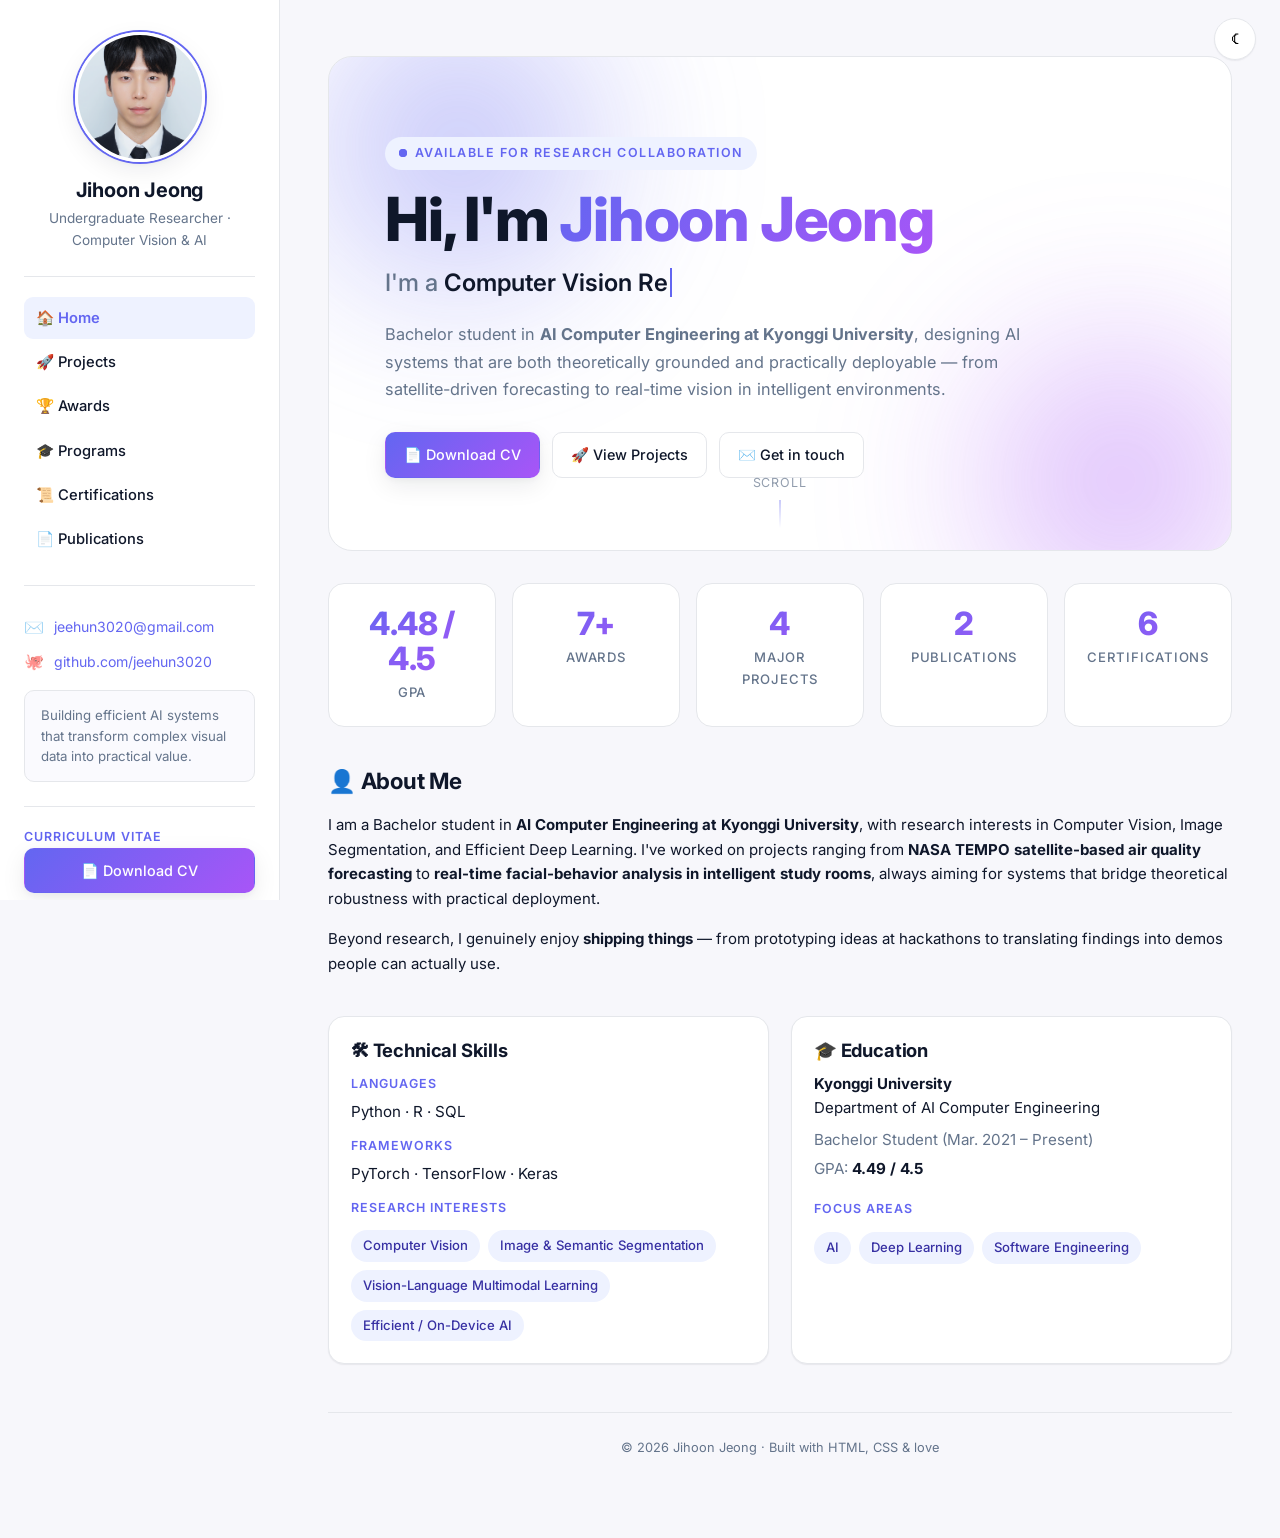
==== index.html @ 06372f9a "Add cache-buster ?v=2 to CSS/JS links Forces browsers to re-fetch styles.css and main.js after the h" ====
<!DOCTYPE html>
<html lang="ko">
<head>
<meta charset="UTF-8" />
<meta name="viewport" content="width=device-width, initial-scale=1" />
<title>Jihoon Jeong — Portfolio</title>
<meta name="description" content="Jihoon Jeong — Undergraduate Researcher in Computer Vision &amp; AI." />
<link rel="icon" href="assets/profile.jpg" type="image/jpeg" />
<link rel="preconnect" href="https://fonts.googleapis.com">
<link rel="preconnect" href="https://fonts.gstatic.com" crossorigin>
<link href="https://fonts.googleapis.com/css2?family=Inter:wght@400;500;600;700;800&display=swap" rel="stylesheet">
<link rel="stylesheet" href="css/styles.css?v=2" />
</head>
<body>

<button class="menu-btn" aria-label="Toggle menu">☰</button>
<button class="theme-toggle" aria-label="Toggle theme">☾</button>

<div class="layout">

  <!-- ============== Sidebar ============== -->
  <aside class="sidebar">
    <div class="sidebar-profile">
      <img class="profile-img" src="assets/profile.jpg" alt="Jihoon Jeong" />
      <h2 class="profile-name">Jihoon Jeong</h2>
      <p class="profile-role">Undergraduate Researcher · Computer Vision &amp; AI</p>
    </div>

    <nav class="sidebar-section">
      <ul class="sidebar-nav">
        <li><a href="index.html">🏠 Home</a></li>
        <li><a href="projects.html">🚀 Projects</a></li>
        <li><a href="awards.html">🏆 Awards</a></li>
        <li><a href="programs.html">🎓 Programs</a></li>
        <li><a href="certifications.html">📜 Certifications</a></li>
        <li><a href="publications.html">📄 Publications</a></li>
      </ul>
    </nav>

    <div class="sidebar-section">
      <div class="contact-item"><span class="icon">✉️</span> <a href="mailto:jeehun3020@gmail.com">jeehun3020@gmail.com</a></div>
      <div class="contact-item"><span class="icon">🐙</span> <a href="https://github.com/jeehun3020" target="_blank" rel="noopener">github.com/jeehun3020</a></div>

      <div class="sidebar-info">
        Building efficient AI systems that transform complex visual data into practical value.
      </div>
    </div>

    <div class="sidebar-section">
      <div class="skill-label" style="margin-top:0;">Curriculum Vitae</div>
      <div class="btn-row">
        <a class="btn btn-primary btn-block" href="assets/Jihoon_Jeong_CV.pdf" download>📄 Download CV</a>
      </div>
    </div>
  </aside>

  <!-- ============== Main ============== -->
  <main class="main">
    <div class="container">

      <!-- Interactive Hero -->
      <section class="hero-xl" data-spotlight>
        <span class="spotlight"></span>
        <div class="hero-eyebrow"><span class="pulse"></span> Available for research collaboration</div>

        <h1 class="hero-name">
          Hi, I'm <span class="grad">Jihoon Jeong</span>
        </h1>

        <p class="hero-roles">
          I'm a
          <span class="typed" data-typewriter='[
            "Computer Vision Researcher.",
            "AI Engineer.",
            "Vision-Language Multimodal Learner.",
            "Efficient On-Device AI Builder.",
            "Lifelong Learner."
          ]'></span>
        </p>

        <p class="hero-bio">
          Bachelor student in <b>AI Computer Engineering at Kyonggi University</b>,
          designing AI systems that are both theoretically grounded and practically
          deployable — from satellite-driven forecasting to real-time vision in
          intelligent environments.
        </p>

        <div class="hero-cta">
          <a class="btn btn-primary" href="assets/Jihoon_Jeong_CV.pdf" download>📄 Download CV</a>
          <a class="btn" href="projects.html">🚀 View Projects</a>
          <a class="btn" href="mailto:jeehun3020@gmail.com">✉️ Get in touch</a>
        </div>

        <div class="scroll-hint">
          <span>Scroll</span>
          <span class="arrow"></span>
        </div>
      </section>

      <!-- Stats / Counters -->
      <section class="stats reveal" style="margin-top:32px;">
        <div class="stat" data-tilt>
          <div class="stat-value"><span data-counter="4.49" data-decimals="2" data-suffix=" / 4.5">0</span></div>
          <div class="stat-label">GPA</div>
        </div>
        <div class="stat" data-tilt>
          <div class="stat-value"><span data-counter="7" data-suffix="+">0</span></div>
          <div class="stat-label">Awards</div>
        </div>
        <div class="stat" data-tilt>
          <div class="stat-value"><span data-counter="4" data-suffix="">0</span></div>
          <div class="stat-label">Major Projects</div>
        </div>
        <div class="stat" data-tilt>
          <div class="stat-value"><span data-counter="2" data-suffix="">0</span></div>
          <div class="stat-label">Publications</div>
        </div>
        <div class="stat" data-tilt>
          <div class="stat-value"><span data-counter="6" data-suffix="">0</span></div>
          <div class="stat-label">Certifications</div>
        </div>
      </section>

      <!-- About -->
      <section class="section reveal">
        <h2>👤 About Me</h2>
        <p>
          I am a Bachelor student in <b>AI Computer Engineering at Kyonggi University</b>,
          with research interests in Computer Vision, Image Segmentation, and Efficient
          Deep Learning. I've worked on projects ranging from <b>NASA TEMPO satellite-based
          air quality forecasting</b> to <b>real-time facial-behavior analysis in
          intelligent study rooms</b>, always aiming for systems that bridge theoretical
          robustness with practical deployment.
        </p>
        <p>
          Beyond research, I genuinely enjoy <b>shipping things</b> — from prototyping ideas
          at hackathons to translating findings into demos people can actually use.
        </p>
      </section>

      <!-- Skills + Education -->
      <section class="section col-2 reveal">
        <div class="card" data-tilt>
          <h3>🛠 Technical Skills</h3>
          <div class="skill-label">Languages</div>
          <ul class="skill-list">
            <li>Python · R · SQL</li>
          </ul>
          <div class="skill-label">Frameworks</div>
          <ul class="skill-list">
            <li>PyTorch · TensorFlow · Keras</li>
          </ul>
          <div class="skill-label">Research Interests</div>
          <div class="tag-row">
            <span class="tag shimmer">Computer Vision</span>
            <span class="tag shimmer">Image &amp; Semantic Segmentation</span>
            <span class="tag shimmer">Vision-Language Multimodal Learning</span>
            <span class="tag shimmer">Efficient / On-Device AI</span>
          </div>
        </div>

        <div class="card" data-tilt>
          <h3>🎓 Education</h3>
          <p style="margin-bottom:6px;"><b>Kyonggi University</b><br/>Department of AI Computer Engineering</p>
          <ul class="skill-list" style="color:var(--text-muted);">
            <li>Bachelor Student (Mar. 2021 – Present)</li>
            <li>GPA: <b style="color:var(--text);">4.49 / 4.5</b></li>
          </ul>
          <div class="skill-label" style="margin-top:18px;">Focus Areas</div>
          <div class="tag-row">
            <span class="tag shimmer">AI</span>
            <span class="tag shimmer">Deep Learning</span>
            <span class="tag shimmer">Software Engineering</span>
          </div>
        </div>
      </section>

      <footer class="footer">© 2026 Jihoon Jeong · Built with HTML, CSS &amp; love</footer>
    </div>
  </main>
</div>

<script src="js/main.js?v=2"></script>
</body>
</html>
---- css/styles.css ----
/* ==============================
   Design Tokens
   ============================== */
:root {
  --accent: #6366f1;
  --accent-2: #a855f7;
  --accent-soft: #eef2ff;
  --bg: #f7f7fb;
  --surface: #ffffff;
  --surface-2: #fafafe;
  --border: #e5e7eb;
  --text: #0f172a;
  --text-muted: #64748b;
  --tag-bg: #eef2ff;
  --tag-text: #3730a3;
  --shadow-sm: 0 1px 2px rgba(15, 23, 42, 0.04), 0 1px 1px rgba(15, 23, 42, 0.03);
  --shadow-md: 0 8px 24px rgba(15, 23, 42, 0.08), 0 2px 6px rgba(15, 23, 42, 0.04);
  --shadow-lg: 0 24px 48px rgba(15, 23, 42, 0.12);
  --radius: 16px;
  --radius-sm: 10px;
  --sidebar-w: 280px;
  --content-max: 1100px;
}

[data-theme="dark"] {
  --accent: #818cf8;
  --accent-2: #c084fc;
  --accent-soft: #1e1b4b;
  --bg: #0b0d12;
  --surface: #131720;
  --surface-2: #181d27;
  --border: #2a3142;
  --text: #e6e9ef;
  --text-muted: #94a3b8;
  --tag-bg: #312e81;
  --tag-text: #c7d2fe;
  --shadow-sm: 0 1px 2px rgba(0, 0, 0, 0.3);
  --shadow-md: 0 8px 24px rgba(0, 0, 0, 0.4), 0 2px 6px rgba(0, 0, 0, 0.2);
  --shadow-lg: 0 24px 48px rgba(0, 0, 0, 0.5);
}

@media (prefers-color-scheme: dark) {
  :root:not([data-theme="light"]) {
    --accent: #818cf8;
    --accent-2: #c084fc;
    --accent-soft: #1e1b4b;
    --bg: #0b0d12;
    --surface: #131720;
    --surface-2: #181d27;
    --border: #2a3142;
    --text: #e6e9ef;
    --text-muted: #94a3b8;
    --tag-bg: #312e81;
    --tag-text: #c7d2fe;
    --shadow-sm: 0 1px 2px rgba(0, 0, 0, 0.3);
    --shadow-md: 0 8px 24px rgba(0, 0, 0, 0.4), 0 2px 6px rgba(0, 0, 0, 0.2);
    --shadow-lg: 0 24px 48px rgba(0, 0, 0, 0.5);
  }
}

/* ==============================
   Reset & Base
   ============================== */
*, *::before, *::after { box-sizing: border-box; }

html { scroll-behavior: smooth; }

body {
  margin: 0;
  font-family: 'Inter', -apple-system, BlinkMacSystemFont, 'Segoe UI', 'Pretendard',
               'Apple SD Gothic Neo', sans-serif;
  font-size: 15px;
  line-height: 1.65;
  color: var(--text);
  background: var(--bg);
  -webkit-font-smoothing: antialiased;
  text-rendering: optimizeLegibility;
}

a { color: var(--accent); text-decoration: none; transition: color 0.15s ease; }
a:hover { color: var(--accent-2); }

h1, h2, h3, h4 {
  margin: 0 0 0.5em;
  font-weight: 700;
  letter-spacing: -0.01em;
  line-height: 1.25;
}
h1 { font-size: 2rem; }
h2 { font-size: 1.5rem; }
h3 { font-size: 1.15rem; }

p { margin: 0 0 1em; }

img { max-width: 100%; height: auto; display: block; }

::selection { background: var(--accent); color: white; }

/* ==============================
   Layout
   ============================== */
.layout {
  display: flex;
  min-height: 100vh;
}

.sidebar {
  position: fixed;
  inset: 0 auto 0 0;
  width: var(--sidebar-w);
  padding: 32px 24px;
  background: var(--surface);
  border-right: 1px solid var(--border);
  overflow-y: auto;
  z-index: 50;
  transition: transform 0.25s ease;
}

.main {
  margin-left: var(--sidebar-w);
  flex: 1;
  padding: 56px 48px 80px;
  width: calc(100% - var(--sidebar-w));
}

.container {
  max-width: var(--content-max);
  margin: 0 auto;
}

/* ==============================
   Sidebar
   ============================== */
.sidebar-profile {
  text-align: center;
  margin-bottom: 24px;
}

.profile-img {
  width: 130px;
  height: 130px;
  border-radius: 50%;
  margin: 0 auto 16px;
  object-fit: cover;
  border: 3px solid var(--surface);
  box-shadow: 0 0 0 2px var(--accent), var(--shadow-md);
}

.profile-name {
  font-size: 1.25rem;
  font-weight: 700;
  margin: 0 0 4px;
}

.profile-role {
  font-size: 0.85rem;
  color: var(--text-muted);
  margin: 0;
}

.sidebar-section {
  margin-top: 24px;
  padding-top: 20px;
  border-top: 1px solid var(--border);
}

.contact-item {
  display: flex;
  align-items: center;
  gap: 10px;
  font-size: 0.88rem;
  margin: 8px 0;
  color: var(--text);
}
.contact-item .icon { font-size: 1rem; opacity: 0.7; }
.contact-item a { word-break: break-all; }

.sidebar-info {
  background: var(--surface-2);
  border: 1px solid var(--border);
  border-radius: var(--radius-sm);
  padding: 14px 16px;
  font-size: 0.83rem;
  color: var(--text-muted);
  line-height: 1.55;
  margin: 16px 0;
}

.sidebar-nav {
  list-style: none;
  padding: 0;
  margin: 0 0 16px;
  display: flex;
  flex-direction: column;
  gap: 2px;
}

.sidebar-nav a {
  display: flex;
  align-items: center;
  gap: 10px;
  padding: 9px 12px;
  border-radius: 9px;
  color: var(--text);
  font-size: 0.92rem;
  font-weight: 500;
  transition: all 0.15s ease;
}
.sidebar-nav a:hover {
  background: var(--surface-2);
  color: var(--accent);
}
.sidebar-nav a.active {
  background: var(--accent-soft);
  color: var(--accent);
  font-weight: 600;
}

.btn {
  display: inline-flex;
  align-items: center;
  justify-content: center;
  gap: 8px;
  padding: 10px 18px;
  border: 1px solid var(--border);
  border-radius: var(--radius-sm);
  background: var(--surface);
  color: var(--text);
  font-family: inherit;
  font-size: 0.9rem;
  font-weight: 500;
  cursor: pointer;
  text-decoration: none;
  transition: all 0.15s ease;
}
.btn:hover {
  border-color: var(--accent);
  color: var(--accent);
  transform: translateY(-1px);
}

.btn-primary {
  background: linear-gradient(135deg, var(--accent), var(--accent-2));
  color: white;
  border-color: transparent;
  box-shadow: var(--shadow-md);
}
.btn-primary:hover {
  color: white;
  filter: brightness(1.05);
  transform: translateY(-1px);
  box-shadow: var(--shadow-lg);
}

.btn-block { width: 100%; }

.btn-row { display: flex; gap: 8px; flex-wrap: wrap; }

/* ==============================
   Hero / Page header
   ============================== */
.page-header {
  margin-bottom: 28px;
}
.page-header h1 {
  font-size: 2.25rem;
  background: linear-gradient(135deg, var(--accent), var(--accent-2));
  -webkit-background-clip: text;
  -webkit-text-fill-color: transparent;
  background-clip: text;
}
.page-header .subtitle {
  color: var(--text-muted);
  font-size: 1.05rem;
}

.hero {
  position: relative;
  padding: 36px 32px;
  border-radius: var(--radius);
  background:
    radial-gradient(120% 100% at 0% 0%, var(--accent-soft), transparent 60%),
    radial-gradient(80% 80% at 100% 100%, color-mix(in srgb, var(--accent-2) 18%, transparent), transparent 60%),
    var(--surface);
  border: 1px solid var(--border);
  margin-bottom: 28px;
  overflow: hidden;
}
.hero::after {
  content: "";
  position: absolute;
  inset: -2px;
  background: linear-gradient(135deg, var(--accent), var(--accent-2));
  opacity: 0.08;
  z-index: 0;
  pointer-events: none;
}
.hero > * { position: relative; z-index: 1; }
.hero .eyebrow {
  display: inline-block;
  font-size: 0.75rem;
  font-weight: 600;
  text-transform: uppercase;
  letter-spacing: 0.08em;
  color: var(--accent);
  margin-bottom: 8px;
}
.hero h2 {
  font-size: 1.6rem;
  margin: 0 0 6px;
}
.hero p { margin: 0; color: var(--text-muted); }

/* ==============================
   Cards
   ============================== */
.card {
  background: var(--surface);
  border: 1px solid var(--border);
  border-radius: var(--radius);
  padding: 22px;
  transition: transform 0.18s ease, box-shadow 0.18s ease, border-color 0.18s ease;
  box-shadow: var(--shadow-sm);
}
.card:hover {
  transform: translateY(-3px);
  box-shadow: var(--shadow-md);
  border-color: color-mix(in srgb, var(--accent) 30%, var(--border));
}

.card h3 {
  margin-top: 0;
  display: flex;
  align-items: center;
  gap: 8px;
}
.card .meta {
  color: var(--text-muted);
  font-size: 0.88rem;
  margin-bottom: 12px;
}
.card .body { color: var(--text); }

.card-grid {
  display: grid;
  grid-template-columns: repeat(auto-fit, minmax(280px, 1fr));
  gap: 18px;
}

.card-clickable {
  cursor: pointer;
  position: relative;
}
.card-clickable::after {
  content: "→";
  position: absolute;
  top: 22px;
  right: 22px;
  color: var(--accent);
  opacity: 0;
  transform: translateX(-4px);
  transition: all 0.2s ease;
  font-weight: 600;
}
.card-clickable:hover::after {
  opacity: 1;
  transform: translateX(0);
}

/* Tag chips */
.tag-row {
  display: flex;
  flex-wrap: wrap;
  gap: 8px;
  margin-top: 12px;
}
.tag {
  padding: 5px 12px;
  border-radius: 999px;
  background: var(--tag-bg);
  color: var(--tag-text);
  font-size: 0.82rem;
  font-weight: 500;
  white-space: nowrap;
}

/* Section divider */
.section { margin: 40px 0; }
.section h2 {
  font-size: 1.4rem;
  margin-bottom: 18px;
  display: flex;
  align-items: center;
  gap: 8px;
}

/* Two-column inside main */
.col-2 {
  display: grid;
  grid-template-columns: repeat(auto-fit, minmax(260px, 1fr));
  gap: 22px;
}

.skill-list {
  margin: 0;
  padding: 0;
  list-style: none;
}
.skill-list li {
  margin: 4px 0;
  font-size: 0.95rem;
}
.skill-label {
  font-weight: 600;
  color: var(--accent);
  display: block;
  margin-top: 12px;
  font-size: 0.78rem;
  text-transform: uppercase;
  letter-spacing: 0.08em;
}

/* ==============================
   Footer
   ============================== */
.footer {
  margin-top: 48px;
  padding-top: 24px;
  border-top: 1px solid var(--border);
  text-align: center;
  font-size: 0.8rem;
  color: var(--text-muted);
}

/* ==============================
   Modal
   ============================== */
.modal-backdrop {
  position: fixed;
  inset: 0;
  background: rgba(15, 23, 42, 0.55);
  backdrop-filter: blur(6px);
  -webkit-backdrop-filter: blur(6px);
  display: none;
  align-items: flex-start;
  justify-content: center;
  z-index: 100;
  padding: 60px 16px;
  overflow-y: auto;
  animation: fadeIn 0.18s ease;
}
.modal-backdrop.open { display: flex; }

.modal {
  background: var(--surface);
  border: 1px solid var(--border);
  border-radius: 20px;
  width: 100%;
  max-width: 880px;
  padding: 36px;
  box-shadow: var(--shadow-lg);
  animation: slideUp 0.22s ease;
  position: relative;
}

.modal-close {
  position: absolute;
  top: 16px;
  right: 16px;
  width: 36px;
  height: 36px;
  border-radius: 50%;
  border: 1px solid var(--border);
  background: var(--surface);
  color: var(--text);
  cursor: pointer;
  font-size: 1.05rem;
  line-height: 1;
  display: flex;
  align-items: center;
  justify-content: center;
  transition: all 0.15s ease;
}
.modal-close:hover {
  border-color: var(--accent);
  color: var(--accent);
  transform: rotate(90deg);
}

.modal h2 {
  margin-top: 0;
  font-size: 1.5rem;
  padding-right: 40px;
}

.modal .gallery {
  display: grid;
  grid-template-columns: repeat(auto-fit, minmax(220px, 1fr));
  gap: 12px;
  margin: 18px 0;
}
.modal .gallery img {
  width: 100%;
  height: 100%;
  object-fit: cover;
  aspect-ratio: 4 / 3;
  border-radius: var(--radius-sm);
  border: 1px solid var(--border);
  cursor: zoom-in;
  transition: transform 0.18s ease;
}
.modal .gallery img:hover { transform: scale(1.02); }

.modal .video-wrap {
  position: relative;
  padding-bottom: 56.25%;
  height: 0;
  border-radius: var(--radius-sm);
  overflow: hidden;
  margin: 18px 0;
  border: 1px solid var(--border);
}
.modal .video-wrap iframe {
  position: absolute;
  inset: 0;
  width: 100%;
  height: 100%;
  border: 0;
}

.modal .meta-line {
  display: flex;
  gap: 16px;
  flex-wrap: wrap;
  color: var(--text-muted);
  font-size: 0.92rem;
  margin-top: 14px;
}

@keyframes fadeIn { from { opacity: 0; } to { opacity: 1; } }
@keyframes slideUp {
  from { opacity: 0; transform: translateY(12px); }
  to   { opacity: 1; transform: translateY(0); }
}

/* Lightbox */
.lightbox {
  position: fixed;
  inset: 0;
  background: rgba(0, 0, 0, 0.92);
  display: none;
  align-items: center;
  justify-content: center;
  z-index: 200;
  padding: 24px;
  cursor: zoom-out;
}
.lightbox.open { display: flex; }
.lightbox img {
  max-width: 96vw;
  max-height: 92vh;
  border-radius: 8px;
  box-shadow: var(--shadow-lg);
}

/* ==============================
   Theme toggle
   ============================== */
.theme-toggle {
  position: fixed;
  top: 18px;
  right: 24px;
  width: 42px;
  height: 42px;
  border-radius: 50%;
  border: 1px solid var(--border);
  background: var(--surface);
  cursor: pointer;
  font-size: 1.05rem;
  display: flex;
  align-items: center;
  justify-content: center;
  transition: all 0.18s ease;
  z-index: 60;
  box-shadow: var(--shadow-sm);
}
.theme-toggle:hover {
  border-color: var(--accent);
  color: var(--accent);
  transform: rotate(15deg);
}

/* Mobile menu button */
.menu-btn {
  display: none;
  position: fixed;
  top: 18px;
  left: 18px;
  width: 42px;
  height: 42px;
  border-radius: 10px;
  border: 1px solid var(--border);
  background: var(--surface);
  cursor: pointer;
  z-index: 60;
  font-size: 1.2rem;
  align-items: center;
  justify-content: center;
}

/* ==============================
   Responsive
   ============================== */
@media (max-width: 960px) {
  :root { --sidebar-w: 260px; }
  .main { padding: 56px 32px 80px; }
}

@media (max-width: 768px) {
  .menu-btn { display: flex; }
  .sidebar {
    transform: translateX(-100%);
    box-shadow: var(--shadow-lg);
  }
  .sidebar.open { transform: translateX(0); }
  .main {
    margin-left: 0;
    width: 100%;
    padding: 72px 20px 60px;
  }
  .hero { padding: 28px 22px; }
  .modal { padding: 28px 22px; }
  .page-header h1 { font-size: 1.75rem; }
}

/* Reveal-on-scroll */
.reveal {
  opacity: 0;
  transform: translateY(16px);
  transition: opacity 0.6s ease, transform 0.6s ease;
}
.reveal.in {
  opacity: 1;
  transform: translateY(0);
}

/* ==============================
   Interactive Hero (Home only)
   ============================== */
.hero-xl {
  position: relative;
  border-radius: 24px;
  padding: 80px 56px 72px;
  min-height: 460px;
  overflow: hidden;
  background: var(--surface);
  border: 1px solid var(--border);
  isolation: isolate;
}

/* Floating gradient orbs */
.hero-xl::before,
.hero-xl::after {
  content: "";
  position: absolute;
  width: 420px;
  height: 420px;
  border-radius: 50%;
  filter: blur(80px);
  opacity: 0.55;
  z-index: -1;
  pointer-events: none;
  animation: orbFloat 12s ease-in-out infinite;
}
.hero-xl::before {
  background: radial-gradient(circle, var(--accent) 0%, transparent 65%);
  top: -120px;
  left: -80px;
}
.hero-xl::after {
  background: radial-gradient(circle, var(--accent-2) 0%, transparent 65%);
  bottom: -140px;
  right: -100px;
  animation-delay: -6s;
}
[data-theme="dark"] .hero-xl::before,
[data-theme="dark"] .hero-xl::after {
  opacity: 0.45;
}

@keyframes orbFloat {
  0%, 100% { transform: translate(0, 0) scale(1); }
  33%      { transform: translate(40px, -30px) scale(1.06); }
  66%      { transform: translate(-30px, 24px) scale(0.96); }
}

/* Mouse-tracking spotlight */
.hero-xl .spotlight {
  position: absolute;
  inset: 0;
  pointer-events: none;
  z-index: -1;
  background: radial-gradient(
    420px circle at var(--mx, 50%) var(--my, 30%),
    color-mix(in srgb, var(--accent) 24%, transparent),
    transparent 60%
  );
  transition: opacity 0.3s ease;
  opacity: 0;
}
.hero-xl:hover .spotlight { opacity: 1; }

.hero-eyebrow {
  display: inline-flex;
  align-items: center;
  gap: 8px;
  font-size: 0.78rem;
  font-weight: 600;
  text-transform: uppercase;
  letter-spacing: 0.12em;
  color: var(--accent);
  margin-bottom: 18px;
  padding: 6px 14px;
  background: var(--accent-soft);
  border-radius: 999px;
}
.hero-eyebrow .pulse {
  width: 8px;
  height: 8px;
  border-radius: 50%;
  background: var(--accent);
  position: relative;
}
.hero-eyebrow .pulse::after {
  content: "";
  position: absolute;
  inset: 0;
  border-radius: 50%;
  background: inherit;
  animation: pulseRing 2s ease-out infinite;
}
@keyframes pulseRing {
  0%   { transform: scale(1); opacity: 0.7; }
  100% { transform: scale(3); opacity: 0; }
}

.hero-name {
  font-size: clamp(2.4rem, 5vw, 3.8rem);
  font-weight: 800;
  margin: 0 0 12px;
  line-height: 1.05;
  letter-spacing: -0.02em;
}
.hero-name .grad {
  background: linear-gradient(135deg, var(--accent), var(--accent-2));
  -webkit-background-clip: text;
  -webkit-text-fill-color: transparent;
  background-clip: text;
}

.hero-roles {
  font-size: clamp(1.15rem, 2vw, 1.5rem);
  color: var(--text-muted);
  margin: 0 0 18px;
  min-height: 1.6em;
  font-weight: 500;
}
.hero-roles .typed {
  color: var(--text);
  font-weight: 600;
  border-right: 2px solid var(--accent);
  padding-right: 2px;
  animation: caret 1s step-end infinite;
}
@keyframes caret {
  50% { border-color: transparent; }
}

.hero-bio {
  max-width: 640px;
  font-size: 1.02rem;
  color: var(--text-muted);
  margin: 0 0 28px;
  line-height: 1.7;
}

.hero-cta {
  display: flex;
  gap: 12px;
  flex-wrap: wrap;
}

.scroll-hint {
  position: absolute;
  bottom: 22px;
  left: 50%;
  transform: translateX(-50%);
  display: flex;
  flex-direction: column;
  align-items: center;
  gap: 6px;
  color: var(--text-muted);
  font-size: 0.78rem;
  letter-spacing: 0.08em;
  text-transform: uppercase;
  opacity: 0.7;
}
.scroll-hint .arrow {
  width: 1px;
  height: 28px;
  background: linear-gradient(to bottom, var(--accent), transparent);
  position: relative;
  animation: scrollDown 1.6s ease-in-out infinite;
}
@keyframes scrollDown {
  0%   { transform: translateY(-6px); opacity: 0; }
  40%  { opacity: 1; }
  100% { transform: translateY(8px); opacity: 0; }
}

/* ==============================
   Stats / counters
   ============================== */
.stats {
  display: grid;
  grid-template-columns: repeat(auto-fit, minmax(160px, 1fr));
  gap: 16px;
  margin-top: 24px;
}
.stat {
  background: var(--surface);
  border: 1px solid var(--border);
  border-radius: var(--radius);
  padding: 22px;
  text-align: center;
  transition: transform 0.18s ease, border-color 0.18s ease;
}
.stat:hover {
  transform: translateY(-2px);
  border-color: color-mix(in srgb, var(--accent) 40%, var(--border));
}
.stat-value {
  font-size: 2rem;
  font-weight: 800;
  background: linear-gradient(135deg, var(--accent), var(--accent-2));
  -webkit-background-clip: text;
  -webkit-text-fill-color: transparent;
  background-clip: text;
  letter-spacing: -0.02em;
  line-height: 1.1;
}
.stat-label {
  font-size: 0.82rem;
  color: var(--text-muted);
  margin-top: 6px;
  font-weight: 500;
  text-transform: uppercase;
  letter-spacing: 0.06em;
}

/* ==============================
   Tilt cards
   ============================== */
.tilt {
  transition: transform 0.18s ease, box-shadow 0.18s ease;
  transform-style: preserve-3d;
  will-change: transform;
}

/* ==============================
   Skill chips with shimmer hover
   ============================== */
.tag.shimmer {
  position: relative;
  overflow: hidden;
  transition: transform 0.18s ease;
}
.tag.shimmer:hover { transform: translateY(-2px); }
.tag.shimmer::after {
  content: "";
  position: absolute;
  inset: 0;
  background: linear-gradient(
    100deg,
    transparent 30%,
    rgba(255, 255, 255, 0.55) 50%,
    transparent 70%
  );
  transform: translateX(-120%);
  transition: transform 0.7s ease;
}
.tag.shimmer:hover::after { transform: translateX(120%); }
[data-theme="dark"] .tag.shimmer::after {
  background: linear-gradient(
    100deg,
    transparent 30%,
    rgba(255, 255, 255, 0.12) 50%,
    transparent 70%
  );
}

@media (max-width: 768px) {
  .hero-xl { padding: 56px 28px 56px; min-height: 380px; }
  .scroll-hint { display: none; }
}
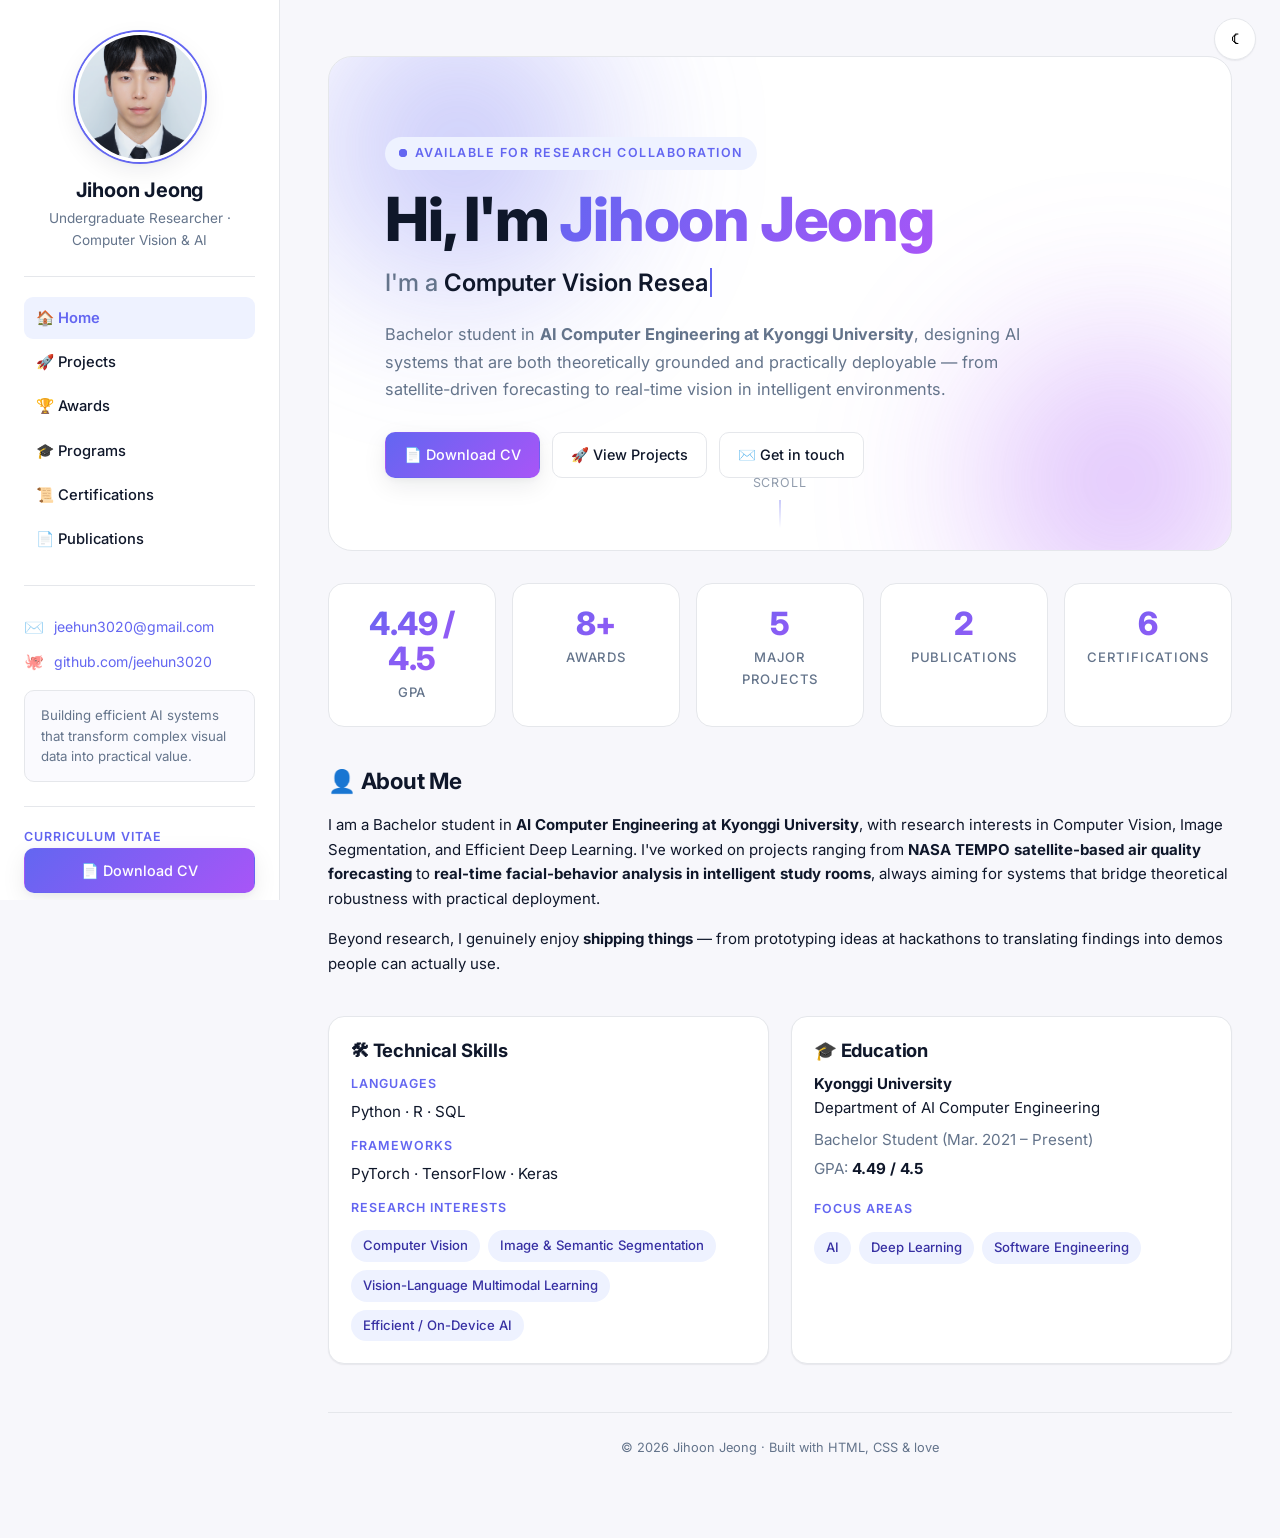
==== commit a0f4f3a9: "Add TrendDo project to portfolio - New card on Projects page with KHUTHON 2026 award badge - Detaile" ====
--- a/index.html
+++ b/index.html
@@ -104,11 +104,11 @@
           <div class="stat-label">GPA</div>
         </div>
         <div class="stat" data-tilt>
-          <div class="stat-value"><span data-counter="7" data-suffix="+">0</span></div>
+          <div class="stat-value"><span data-counter="8" data-suffix="+">0</span></div>
           <div class="stat-label">Awards</div>
         </div>
         <div class="stat" data-tilt>
-          <div class="stat-value"><span data-counter="4" data-suffix="">0</span></div>
+          <div class="stat-value"><span data-counter="5" data-suffix="">0</span></div>
           <div class="stat-label">Major Projects</div>
         </div>
         <div class="stat" data-tilt>
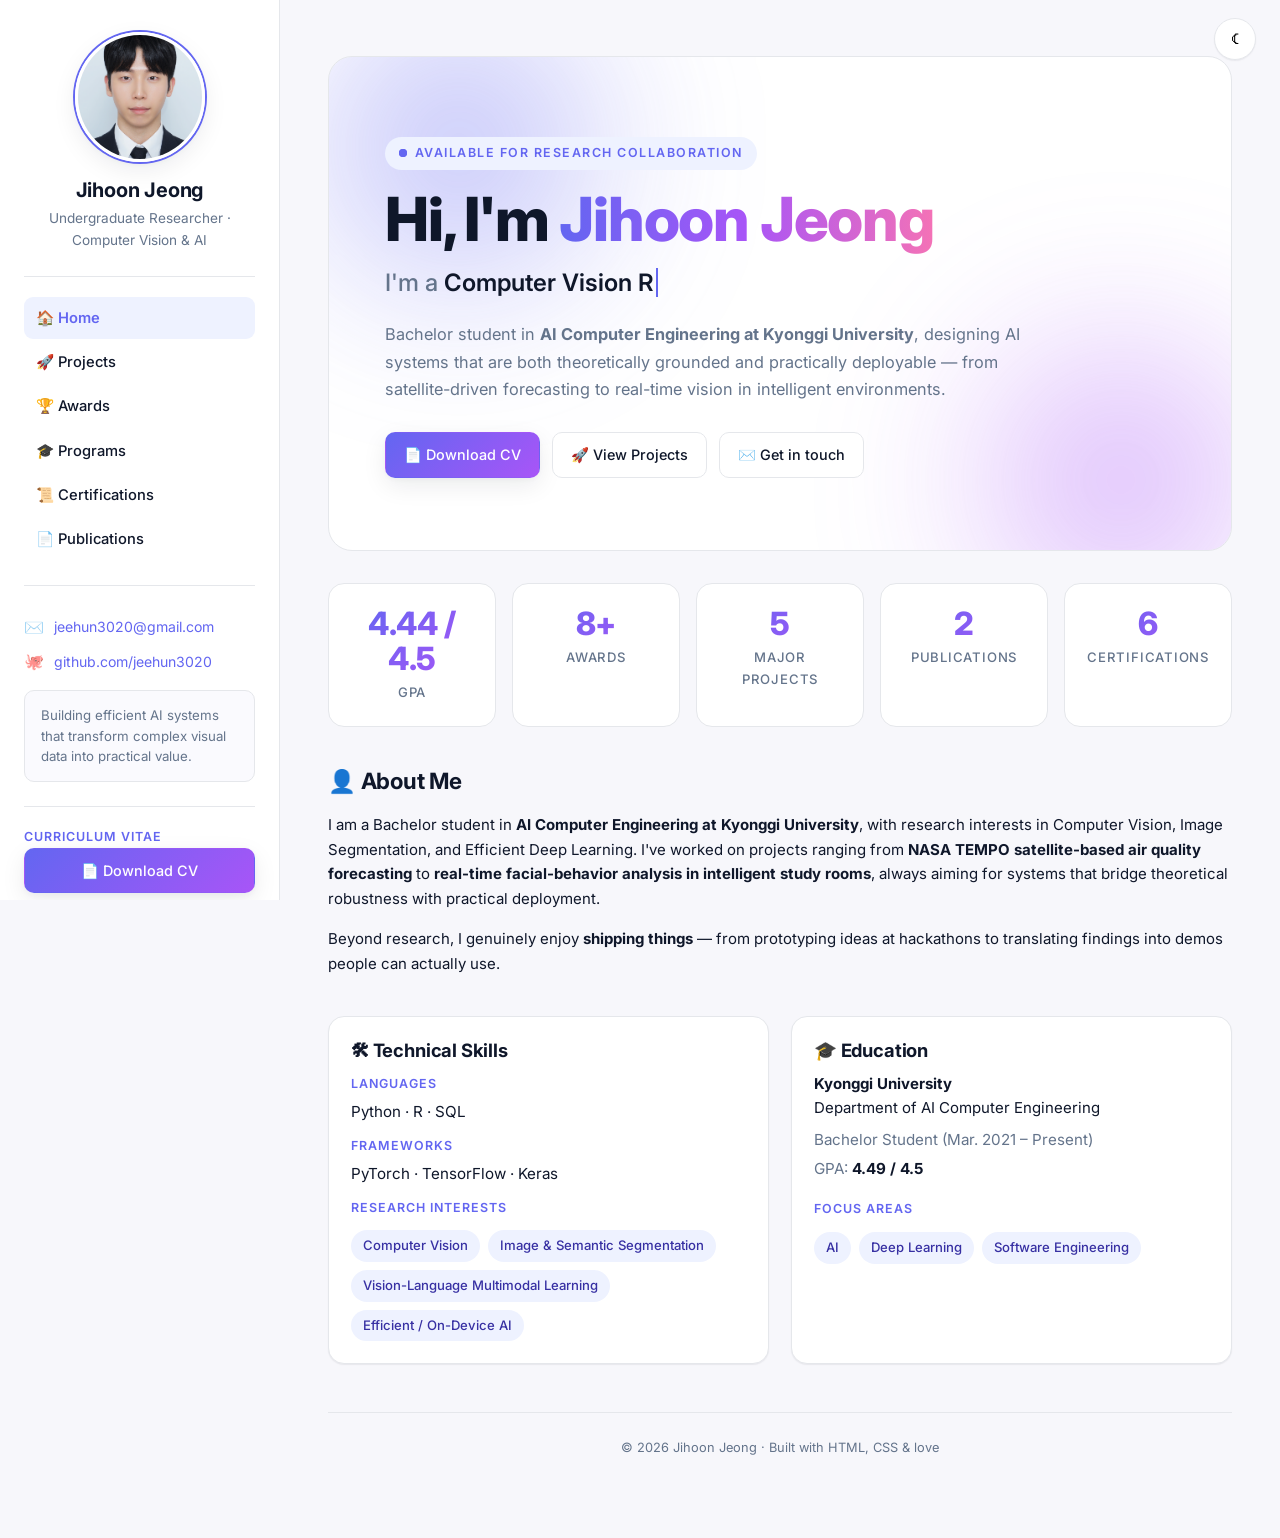
==== commit 4d4db926: "Boost interactivity site-wide + remove SCROLL hint + scholarship cleanup Interactivity: - Add scroll" ====
--- a/index.html
+++ b/index.html
@@ -9,7 +9,7 @@
 <link rel="preconnect" href="https://fonts.googleapis.com">
 <link rel="preconnect" href="https://fonts.gstatic.com" crossorigin>
 <link href="https://fonts.googleapis.com/css2?family=Inter:wght@400;500;600;700;800&display=swap" rel="stylesheet">
-<link rel="stylesheet" href="css/styles.css?v=2" />
+<link rel="stylesheet" href="css/styles.css?v=3" />
 </head>
 <body>
 
@@ -86,36 +86,31 @@
         </p>
 
         <div class="hero-cta">
-          <a class="btn btn-primary" href="assets/Jihoon_Jeong_CV.pdf" download>📄 Download CV</a>
-          <a class="btn" href="projects.html">🚀 View Projects</a>
-          <a class="btn" href="mailto:jeehun3020@gmail.com">✉️ Get in touch</a>
-        </div>
-
-        <div class="scroll-hint">
-          <span>Scroll</span>
-          <span class="arrow"></span>
+          <a class="btn btn-primary" href="assets/Jihoon_Jeong_CV.pdf" data-magnetic download>📄 Download CV</a>
+          <a class="btn" href="projects.html" data-magnetic>🚀 View Projects</a>
+          <a class="btn" href="mailto:jeehun3020@gmail.com" data-magnetic>✉️ Get in touch</a>
         </div>
       </section>
 
       <!-- Stats / Counters -->
-      <section class="stats reveal" style="margin-top:32px;">
-        <div class="stat" data-tilt>
+      <section class="stats" style="margin-top:32px;">
+        <div class="stat reveal" data-tilt>
           <div class="stat-value"><span data-counter="4.49" data-decimals="2" data-suffix=" / 4.5">0</span></div>
           <div class="stat-label">GPA</div>
         </div>
-        <div class="stat" data-tilt>
+        <div class="stat reveal" data-tilt>
           <div class="stat-value"><span data-counter="8" data-suffix="+">0</span></div>
           <div class="stat-label">Awards</div>
         </div>
-        <div class="stat" data-tilt>
+        <div class="stat reveal" data-tilt>
           <div class="stat-value"><span data-counter="5" data-suffix="">0</span></div>
           <div class="stat-label">Major Projects</div>
         </div>
-        <div class="stat" data-tilt>
+        <div class="stat reveal" data-tilt>
           <div class="stat-value"><span data-counter="2" data-suffix="">0</span></div>
           <div class="stat-label">Publications</div>
         </div>
-        <div class="stat" data-tilt>
+        <div class="stat reveal" data-tilt>
           <div class="stat-value"><span data-counter="6" data-suffix="">0</span></div>
           <div class="stat-label">Certifications</div>
         </div>
@@ -180,6 +175,6 @@
   </main>
 </div>
 
-<script src="js/main.js?v=2"></script>
+<script src="js/main.js?v=3"></script>
 </body>
 </html>
--- a/css/styles.css
+++ b/css/styles.css
@@ -903,3 +903,130 @@
   .hero-xl { padding: 56px 28px 56px; min-height: 380px; }
   .scroll-hint { display: none; }
 }
+
+/* ==============================
+   Scroll progress bar (all pages)
+   ============================== */
+.scroll-progress {
+  position: fixed;
+  top: 0; left: 0;
+  height: 3px;
+  width: 0;
+  background: linear-gradient(90deg, var(--accent), var(--accent-2));
+  z-index: 200;
+  pointer-events: none;
+  transition: width 0.08s linear;
+  box-shadow: 0 0 12px rgba(99, 102, 241, 0.55);
+  border-bottom-right-radius: 2px;
+}
+
+/* ==============================
+   Hero name — flowing gradient
+   ============================== */
+.hero-name .grad {
+  background: linear-gradient(
+    90deg,
+    var(--accent) 0%,
+    var(--accent-2) 25%,
+    #f472b6 50%,
+    var(--accent-2) 75%,
+    var(--accent) 100%
+  );
+  background-size: 200% auto;
+  -webkit-background-clip: text;
+  background-clip: text;
+  -webkit-text-fill-color: transparent;
+  animation: nameGradient 6s linear infinite;
+}
+@keyframes nameGradient {
+  0%   { background-position: 0% 50%; }
+  100% { background-position: 200% 50%; }
+}
+
+/* ==============================
+   Magnetic buttons
+   ============================== */
+[data-magnetic] {
+  transition: transform 0.18s cubic-bezier(0.2, 0.7, 0.2, 1.2),
+              box-shadow 0.18s ease,
+              border-color 0.18s ease,
+              color 0.18s ease;
+  will-change: transform;
+}
+
+/* ==============================
+   Sidebar profile pulse aura
+   ============================== */
+.profile-img {
+  animation: avatarPulse 3.4s ease-in-out infinite;
+}
+@keyframes avatarPulse {
+  0%, 100% {
+    box-shadow:
+      0 0 0 2px var(--accent),
+      0 0 0 0 rgba(99, 102, 241, 0.55),
+      var(--shadow-md);
+  }
+  50% {
+    box-shadow:
+      0 0 0 2px var(--accent),
+      0 0 0 14px rgba(99, 102, 241, 0),
+      var(--shadow-md);
+  }
+}
+[data-theme="dark"] .profile-img,
+@media (prefers-color-scheme: dark) {
+  .profile-img {
+    animation-name: avatarPulseDark;
+  }
+}
+@keyframes avatarPulseDark {
+  0%, 100% {
+    box-shadow:
+      0 0 0 2px var(--accent),
+      0 0 0 0 rgba(168, 85, 247, 0.55),
+      var(--shadow-md);
+  }
+  50% {
+    box-shadow:
+      0 0 0 2px var(--accent),
+      0 0 0 14px rgba(168, 85, 247, 0),
+      var(--shadow-md);
+  }
+}
+
+/* ==============================
+   Stagger reveal delays
+   (applied via inline style by JS;
+    these are baseline only)
+   ============================== */
+.reveal[data-delay="1"] { transition-delay: 60ms; }
+.reveal[data-delay="2"] { transition-delay: 120ms; }
+.reveal[data-delay="3"] { transition-delay: 180ms; }
+.reveal[data-delay="4"] { transition-delay: 240ms; }
+.reveal[data-delay="5"] { transition-delay: 300ms; }
+.reveal[data-delay="6"] { transition-delay: 360ms; }
+
+/* ==============================
+   Card glow on hover (subtle enhancement)
+   ============================== */
+.card:hover {
+  box-shadow:
+    0 12px 28px rgba(99, 102, 241, 0.14),
+    0 4px 8px rgba(99, 102, 241, 0.08),
+    0 0 0 1px color-mix(in srgb, var(--accent) 32%, transparent);
+}
+
+/* Respect reduced-motion users */
+@media (prefers-reduced-motion: reduce) {
+  .hero-name .grad,
+  .profile-img,
+  .hero-xl::before,
+  .hero-xl::after,
+  .hero-eyebrow .pulse::after,
+  .scroll-progress {
+    animation: none !important;
+    transition: none !important;
+  }
+  [data-magnetic] { transform: none !important; }
+}
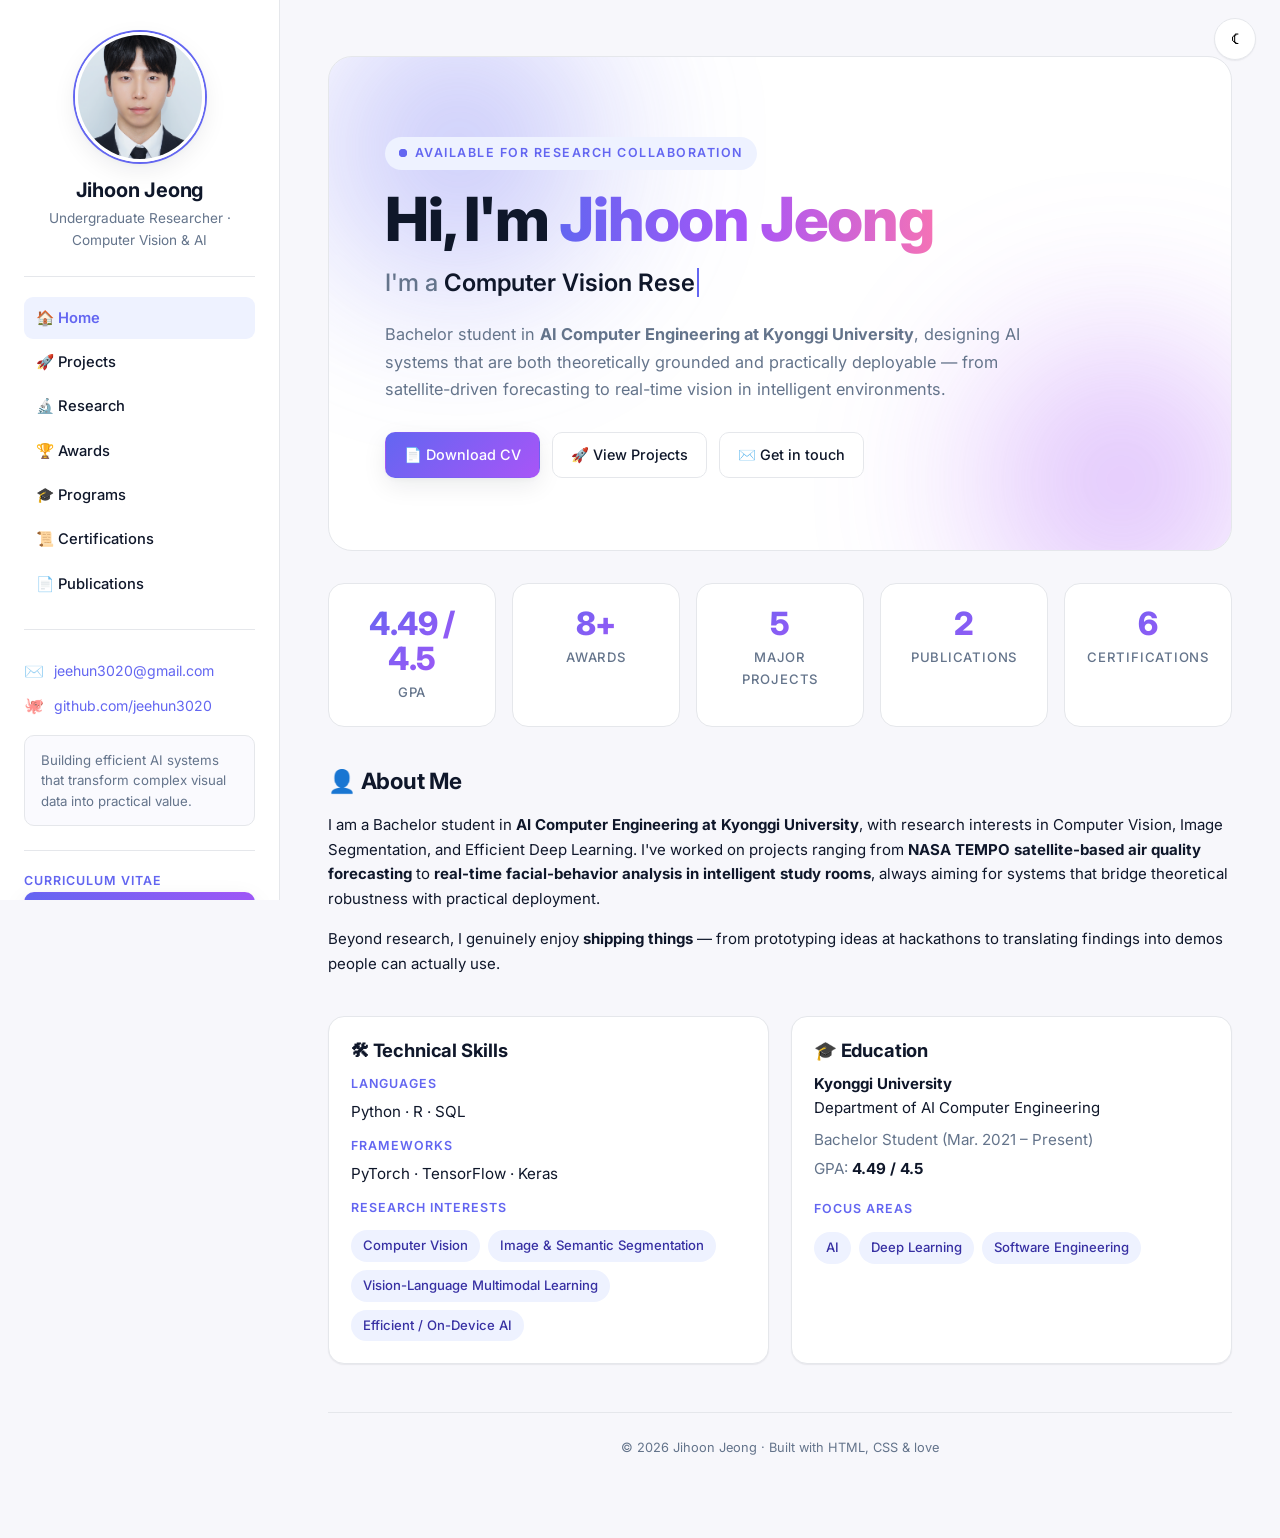
==== commit bfaa48e5: "Add Research page — experiential, no unpublished details New page (research.html) showcasing the *di" ====
--- a/index.html
+++ b/index.html
@@ -30,6 +30,7 @@
       <ul class="sidebar-nav">
         <li><a href="index.html">🏠 Home</a></li>
         <li><a href="projects.html">🚀 Projects</a></li>
+        <li><a href="research.html">🔬 Research</a></li>
         <li><a href="awards.html">🏆 Awards</a></li>
         <li><a href="programs.html">🎓 Programs</a></li>
         <li><a href="certifications.html">📜 Certifications</a></li>
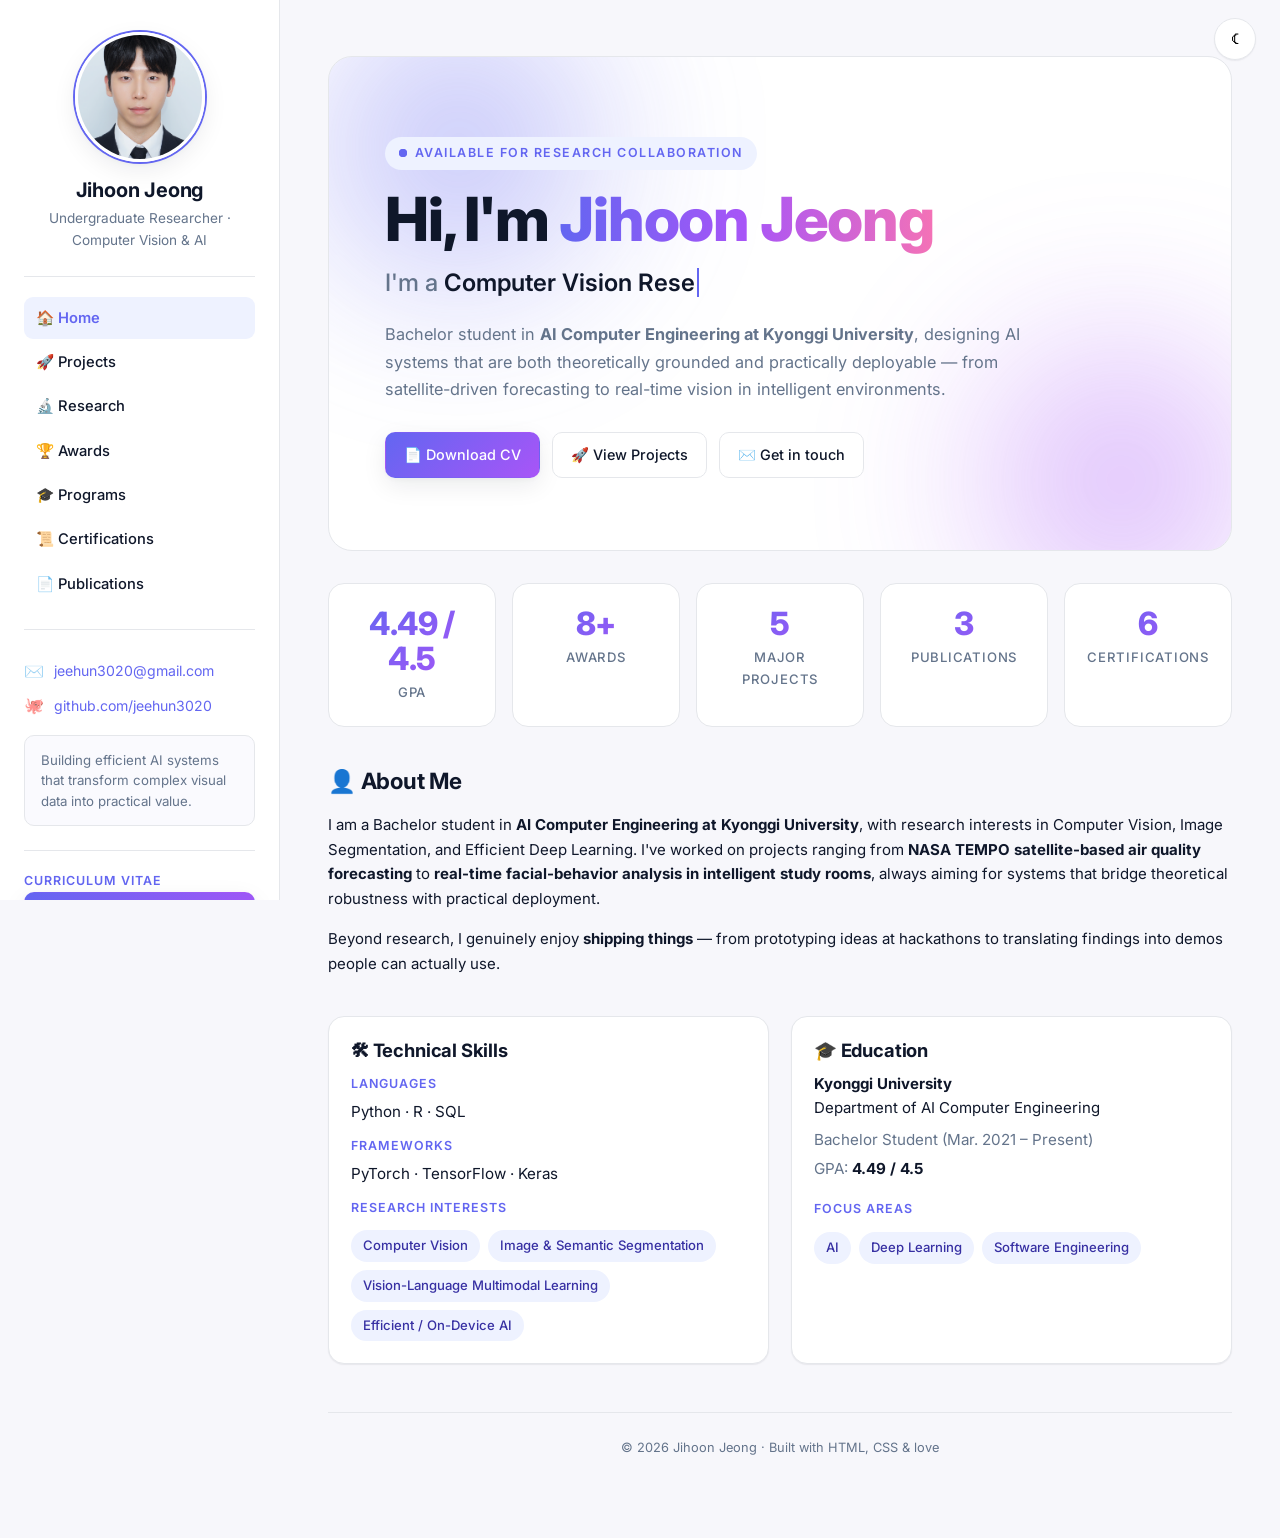
==== commit 51c69376: "Add 2026 multimodal AI publication" ====
--- a/index.html
+++ b/index.html
@@ -108,7 +108,7 @@
           <div class="stat-label">Major Projects</div>
         </div>
         <div class="stat reveal" data-tilt>
-          <div class="stat-value"><span data-counter="2" data-suffix="">0</span></div>
+          <div class="stat-value"><span data-counter="3" data-suffix="">0</span></div>
           <div class="stat-label">Publications</div>
         </div>
         <div class="stat reveal" data-tilt>
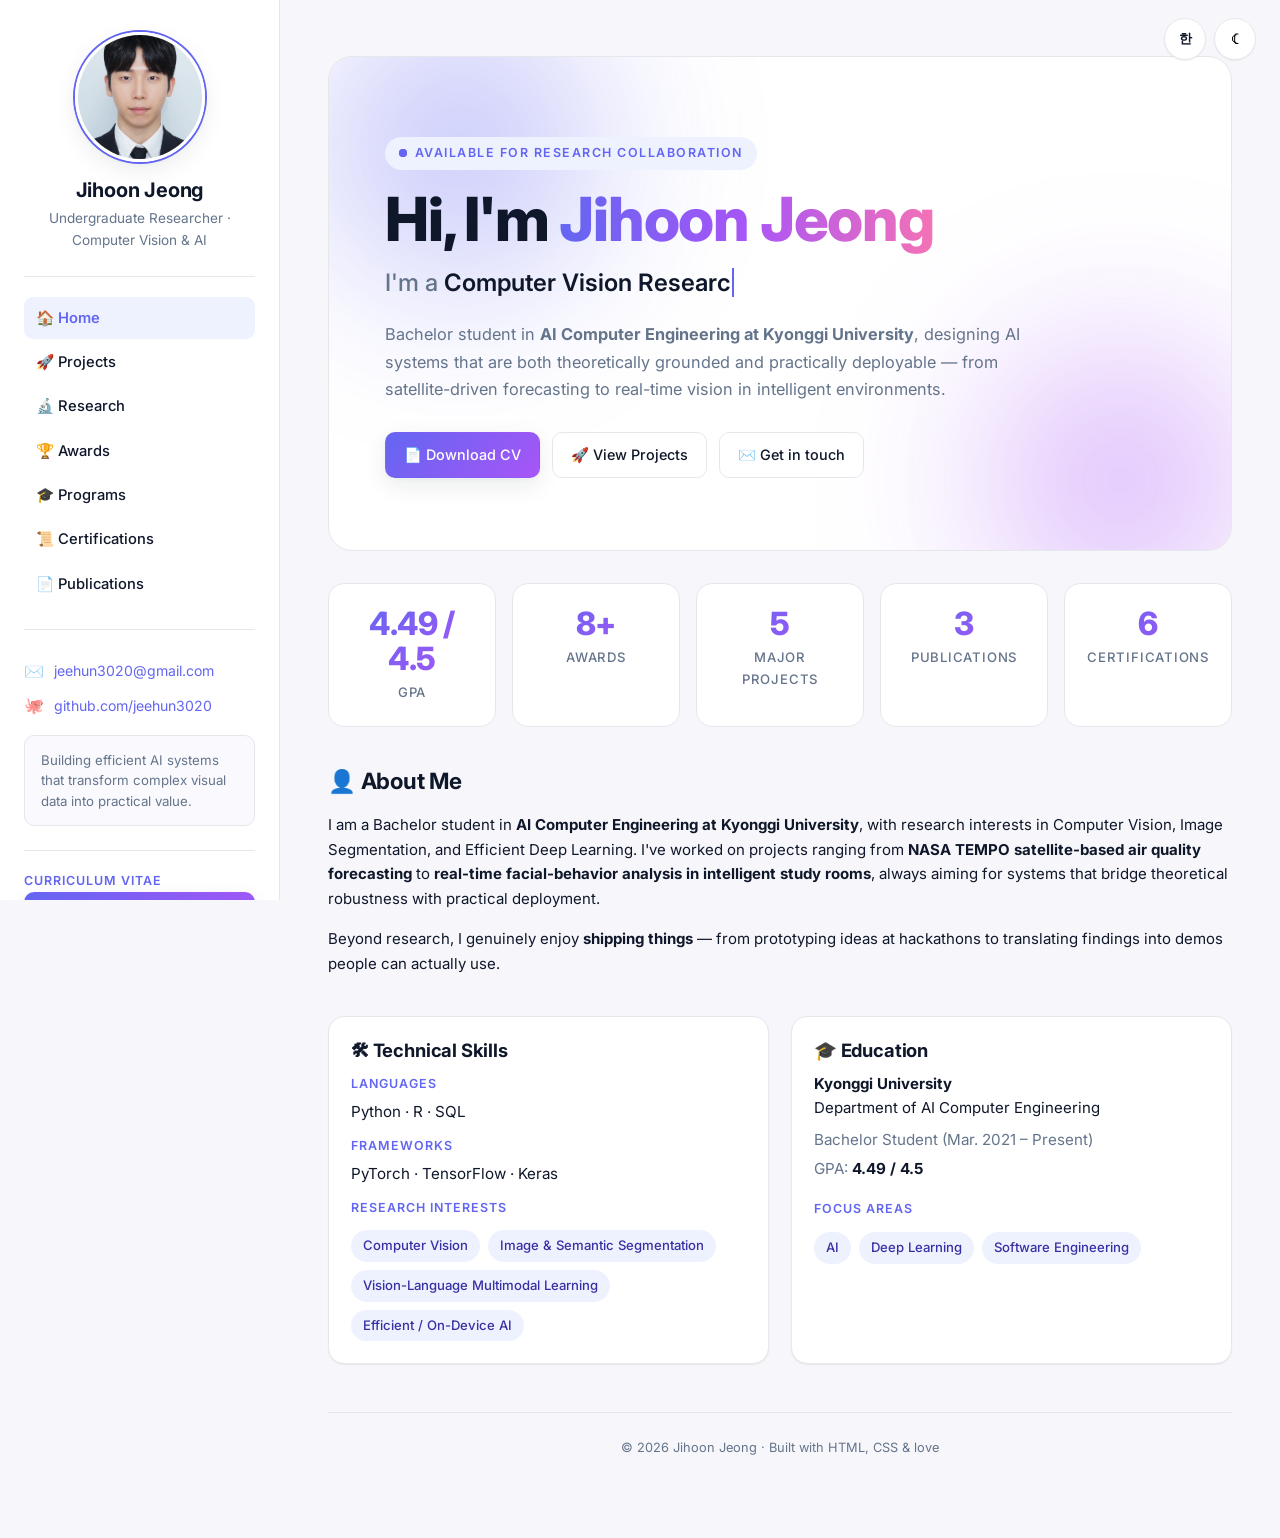
==== commit 2e815552: "Add Korean / English language toggle English lives inline in the HTML, Korean in a data-ko attribute" ====
--- a/index.html
+++ b/index.html
@@ -3,7 +3,7 @@
 <head>
 <meta charset="UTF-8" />
 <meta name="viewport" content="width=device-width, initial-scale=1" />
-<title>Jihoon Jeong — Portfolio</title>
+<title data-ko="정지훈 — 포트폴리오">Jihoon Jeong — Portfolio</title>
 <meta name="description" content="Jihoon Jeong — Undergraduate Researcher in Computer Vision &amp; AI." />
 <link rel="icon" href="assets/profile.jpg" type="image/jpeg" />
 <link rel="preconnect" href="https://fonts.googleapis.com">
@@ -15,6 +15,7 @@
 
 <button class="menu-btn" aria-label="Toggle menu">☰</button>
 <button class="theme-toggle" aria-label="Toggle theme">☾</button>
+<button class="lang-toggle" aria-label="Switch language">한</button>
 
 <div class="layout">
 
@@ -22,19 +23,19 @@
   <aside class="sidebar">
     <div class="sidebar-profile">
       <img class="profile-img" src="assets/profile.jpg" alt="Jihoon Jeong" />
-      <h2 class="profile-name">Jihoon Jeong</h2>
-      <p class="profile-role">Undergraduate Researcher · Computer Vision &amp; AI</p>
+      <h2 class="profile-name" data-ko="정지훈">Jihoon Jeong</h2>
+      <p class="profile-role" data-ko="학부 연구생 · 컴퓨터 비전 &amp; AI">Undergraduate Researcher · Computer Vision &amp; AI</p>
     </div>
 
     <nav class="sidebar-section">
       <ul class="sidebar-nav">
-        <li><a href="index.html">🏠 Home</a></li>
-        <li><a href="projects.html">🚀 Projects</a></li>
-        <li><a href="research.html">🔬 Research</a></li>
-        <li><a href="awards.html">🏆 Awards</a></li>
-        <li><a href="programs.html">🎓 Programs</a></li>
-        <li><a href="certifications.html">📜 Certifications</a></li>
-        <li><a href="publications.html">📄 Publications</a></li>
+        <li><a href="index.html" data-ko="🏠 홈">🏠 Home</a></li>
+        <li><a href="projects.html" data-ko="🚀 프로젝트">🚀 Projects</a></li>
+        <li><a href="research.html" data-ko="🔬 연구">🔬 Research</a></li>
+        <li><a href="awards.html" data-ko="🏆 수상">🏆 Awards</a></li>
+        <li><a href="programs.html" data-ko="🎓 프로그램">🎓 Programs</a></li>
+        <li><a href="certifications.html" data-ko="📜 자격증">📜 Certifications</a></li>
+        <li><a href="publications.html" data-ko="📄 논문">📄 Publications</a></li>
       </ul>
     </nav>
 
@@ -42,15 +43,15 @@
       <div class="contact-item"><span class="icon">✉️</span> <a href="mailto:jeehun3020@gmail.com">jeehun3020@gmail.com</a></div>
       <div class="contact-item"><span class="icon">🐙</span> <a href="https://github.com/jeehun3020" target="_blank" rel="noopener">github.com/jeehun3020</a></div>
 
-      <div class="sidebar-info">
+      <div class="sidebar-info" data-ko="복잡한 시각 데이터를 실질적인 가치로 바꾸는 효율적인 AI 시스템을 만듭니다.">
         Building efficient AI systems that transform complex visual data into practical value.
       </div>
     </div>
 
     <div class="sidebar-section">
-      <div class="skill-label" style="margin-top:0;">Curriculum Vitae</div>
+      <div class="skill-label" style="margin-top:0;" data-ko="이력서 (CV)">Curriculum Vitae</div>
       <div class="btn-row">
-        <a class="btn btn-primary btn-block" href="assets/Jihoon_Jeong_CV.pdf" download>📄 Download CV</a>
+        <a class="btn btn-primary btn-block" href="assets/Jihoon_Jeong_CV.pdf" download data-ko="📄 CV 다운로드">📄 Download CV</a>
       </div>
     </div>
   </aside>
@@ -62,24 +63,30 @@
       <!-- Interactive Hero -->
       <section class="hero-xl" data-spotlight>
         <span class="spotlight"></span>
-        <div class="hero-eyebrow"><span class="pulse"></span> Available for research collaboration</div>
+        <div class="hero-eyebrow" data-ko="&lt;span class=&quot;pulse&quot;&gt;&lt;/span&gt; 연구 협업 가능"><span class="pulse"></span> Available for research collaboration</div>
 
-        <h1 class="hero-name">
+        <h1 class="hero-name" data-ko="안녕하세요, &lt;span class=&quot;grad&quot;&gt;정지훈&lt;/span&gt;입니다">
           Hi, I'm <span class="grad">Jihoon Jeong</span>
         </h1>
 
         <p class="hero-roles">
-          I'm a
+          <span data-ko="저는">I'm a</span>
           <span class="typed" data-typewriter='[
             "Computer Vision Researcher.",
             "AI Engineer.",
             "Vision-Language Multimodal Learner.",
             "Efficient On-Device AI Builder.",
             "Lifelong Learner."
+          ]' data-ko-typewriter='[
+            "컴퓨터 비전 연구자입니다.",
+            "AI 엔지니어입니다.",
+            "비전-언어 멀티모달 학습자입니다.",
+            "효율적인 온디바이스 AI 개발자입니다.",
+            "평생 배우는 사람입니다."
           ]'></span>
         </p>
 
-        <p class="hero-bio">
+        <p class="hero-bio" data-ko="&lt;b&gt;경기대학교 AI컴퓨터공학부&lt;/b&gt; 학부생으로, 이론적으로 탄탄하면서 실제로 배포 가능한 AI 시스템을 설계합니다 — 위성 데이터 기반 예측부터 지능형 공간의 실시간 비전까지.">
           Bachelor student in <b>AI Computer Engineering at Kyonggi University</b>,
           designing AI systems that are both theoretically grounded and practically
           deployable — from satellite-driven forecasting to real-time vision in
@@ -87,9 +94,9 @@
         </p>
 
         <div class="hero-cta">
-          <a class="btn btn-primary" href="assets/Jihoon_Jeong_CV.pdf" data-magnetic download>📄 Download CV</a>
-          <a class="btn" href="projects.html" data-magnetic>🚀 View Projects</a>
-          <a class="btn" href="mailto:jeehun3020@gmail.com" data-magnetic>✉️ Get in touch</a>
+          <a class="btn btn-primary" href="assets/Jihoon_Jeong_CV.pdf" data-magnetic download data-ko="📄 CV 다운로드">📄 Download CV</a>
+          <a class="btn" href="projects.html" data-magnetic data-ko="🚀 프로젝트 보기">🚀 View Projects</a>
+          <a class="btn" href="mailto:jeehun3020@gmail.com" data-magnetic data-ko="✉️ 연락하기">✉️ Get in touch</a>
         </div>
       </section>
 
@@ -97,30 +104,30 @@
       <section class="stats" style="margin-top:32px;">
         <div class="stat reveal" data-tilt>
           <div class="stat-value"><span data-counter="4.49" data-decimals="2" data-suffix=" / 4.5">0</span></div>
-          <div class="stat-label">GPA</div>
+          <div class="stat-label" data-ko="학점">GPA</div>
         </div>
         <div class="stat reveal" data-tilt>
           <div class="stat-value"><span data-counter="8" data-suffix="+">0</span></div>
-          <div class="stat-label">Awards</div>
+          <div class="stat-label" data-ko="수상">Awards</div>
         </div>
         <div class="stat reveal" data-tilt>
           <div class="stat-value"><span data-counter="5" data-suffix="">0</span></div>
-          <div class="stat-label">Major Projects</div>
+          <div class="stat-label" data-ko="주요 프로젝트">Major Projects</div>
         </div>
         <div class="stat reveal" data-tilt>
           <div class="stat-value"><span data-counter="3" data-suffix="">0</span></div>
-          <div class="stat-label">Publications</div>
+          <div class="stat-label" data-ko="논문">Publications</div>
         </div>
         <div class="stat reveal" data-tilt>
           <div class="stat-value"><span data-counter="6" data-suffix="">0</span></div>
-          <div class="stat-label">Certifications</div>
+          <div class="stat-label" data-ko="자격증">Certifications</div>
         </div>
       </section>
 
       <!-- About -->
       <section class="section reveal">
-        <h2>👤 About Me</h2>
-        <p>
+        <h2 data-ko="👤 소개">👤 About Me</h2>
+        <p data-ko="저는 &lt;b&gt;경기대학교 AI컴퓨터공학부&lt;/b&gt; 학부생으로, 컴퓨터 비전, 이미지 분할, 효율적 딥러닝을 연구하고 있습니다. &lt;b&gt;NASA TEMPO 위성 기반 대기질 예측&lt;/b&gt;부터 &lt;b&gt;지능형 독서실의 실시간 얼굴·행동 분석&lt;/b&gt;까지, 이론적 견고함과 실제 배포를 잇는 시스템을 지향합니다.">
           I am a Bachelor student in <b>AI Computer Engineering at Kyonggi University</b>,
           with research interests in Computer Vision, Image Segmentation, and Efficient
           Deep Learning. I've worked on projects ranging from <b>NASA TEMPO satellite-based
@@ -128,7 +135,7 @@
           intelligent study rooms</b>, always aiming for systems that bridge theoretical
           robustness with practical deployment.
         </p>
-        <p>
+        <p data-ko="연구 외에도 저는 &lt;b&gt;무언가를 실제로 만들어 내놓는 일&lt;/b&gt;을 좋아합니다 — 해커톤에서 아이디어를 프로토타이핑하는 것부터, 연구 결과를 사람들이 직접 써볼 수 있는 데모로 옮기는 것까지.">
           Beyond research, I genuinely enjoy <b>shipping things</b> — from prototyping ideas
           at hackathons to translating findings into demos people can actually use.
         </p>
@@ -137,45 +144,46 @@
       <!-- Skills + Education -->
       <section class="section col-2 reveal">
         <div class="card" data-tilt>
-          <h3>🛠 Technical Skills</h3>
-          <div class="skill-label">Languages</div>
+          <h3 data-ko="🛠 기술 스택">🛠 Technical Skills</h3>
+          <div class="skill-label" data-ko="언어">Languages</div>
           <ul class="skill-list">
             <li>Python · R · SQL</li>
           </ul>
-          <div class="skill-label">Frameworks</div>
+          <div class="skill-label" data-ko="프레임워크">Frameworks</div>
           <ul class="skill-list">
             <li>PyTorch · TensorFlow · Keras</li>
           </ul>
-          <div class="skill-label">Research Interests</div>
+          <div class="skill-label" data-ko="연구 관심 분야">Research Interests</div>
           <div class="tag-row">
-            <span class="tag shimmer">Computer Vision</span>
-            <span class="tag shimmer">Image &amp; Semantic Segmentation</span>
-            <span class="tag shimmer">Vision-Language Multimodal Learning</span>
-            <span class="tag shimmer">Efficient / On-Device AI</span>
+            <span class="tag shimmer" data-ko="컴퓨터 비전">Computer Vision</span>
+            <span class="tag shimmer" data-ko="이미지 &amp; 시맨틱 분할">Image &amp; Semantic Segmentation</span>
+            <span class="tag shimmer" data-ko="비전-언어 멀티모달 학습">Vision-Language Multimodal Learning</span>
+            <span class="tag shimmer" data-ko="효율적 / 온디바이스 AI">Efficient / On-Device AI</span>
           </div>
         </div>
 
         <div class="card" data-tilt>
-          <h3>🎓 Education</h3>
-          <p style="margin-bottom:6px;"><b>Kyonggi University</b><br/>Department of AI Computer Engineering</p>
+          <h3 data-ko="🎓 학력">🎓 Education</h3>
+          <p style="margin-bottom:6px;" data-ko="&lt;b&gt;경기대학교&lt;/b&gt;&lt;br/&gt;AI컴퓨터공학부"><b>Kyonggi University</b><br/>Department of AI Computer Engineering</p>
           <ul class="skill-list" style="color:var(--text-muted);">
-            <li>Bachelor Student (Mar. 2021 – Present)</li>
-            <li>GPA: <b style="color:var(--text);">4.49 / 4.5</b></li>
+            <li data-ko="학부 재학 (2021.03 – 현재)">Bachelor Student (Mar. 2021 – Present)</li>
+            <li data-ko="학점: &lt;b style=&quot;color:var(--text);&quot;&gt;4.49 / 4.5&lt;/b&gt;">GPA: <b style="color:var(--text);">4.49 / 4.5</b></li>
           </ul>
-          <div class="skill-label" style="margin-top:18px;">Focus Areas</div>
+          <div class="skill-label" style="margin-top:18px;" data-ko="중점 분야">Focus Areas</div>
           <div class="tag-row">
             <span class="tag shimmer">AI</span>
-            <span class="tag shimmer">Deep Learning</span>
-            <span class="tag shimmer">Software Engineering</span>
+            <span class="tag shimmer" data-ko="딥러닝">Deep Learning</span>
+            <span class="tag shimmer" data-ko="소프트웨어 공학">Software Engineering</span>
           </div>
         </div>
       </section>
 
-      <footer class="footer">© 2026 Jihoon Jeong · Built with HTML, CSS &amp; love</footer>
+      <footer class="footer" data-ko="© 2026 정지훈 · HTML, CSS 그리고 애정으로 만들었습니다">© 2026 Jihoon Jeong · Built with HTML, CSS &amp; love</footer>
     </div>
   </main>
 </div>
 
+<script src="js/i18n.js?v=1"></script>
 <script src="js/main.js?v=3"></script>
 </body>
 </html>
--- a/css/styles.css
+++ b/css/styles.css
@@ -347,6 +347,11 @@
   gap: 18px;
 }
 
+.stack-list {
+  display: grid;
+  gap: 18px;
+}
+
 .card-clickable {
   cursor: pointer;
   position: relative;
@@ -566,7 +571,8 @@
 /* ==============================
    Theme toggle
    ============================== */
-.theme-toggle {
+.theme-toggle,
+.lang-toggle {
   position: fixed;
   top: 18px;
   right: 24px;
@@ -588,6 +594,18 @@
   border-color: var(--accent);
   color: var(--accent);
   transform: rotate(15deg);
+}
+
+/* Language toggle sits left of the theme toggle */
+.lang-toggle {
+  right: 74px;
+  font-size: 0.82rem;
+  font-weight: 700;
+  color: var(--text);
+}
+.lang-toggle:hover {
+  border-color: var(--accent);
+  color: var(--accent);
 }
 
 /* Mobile menu button */
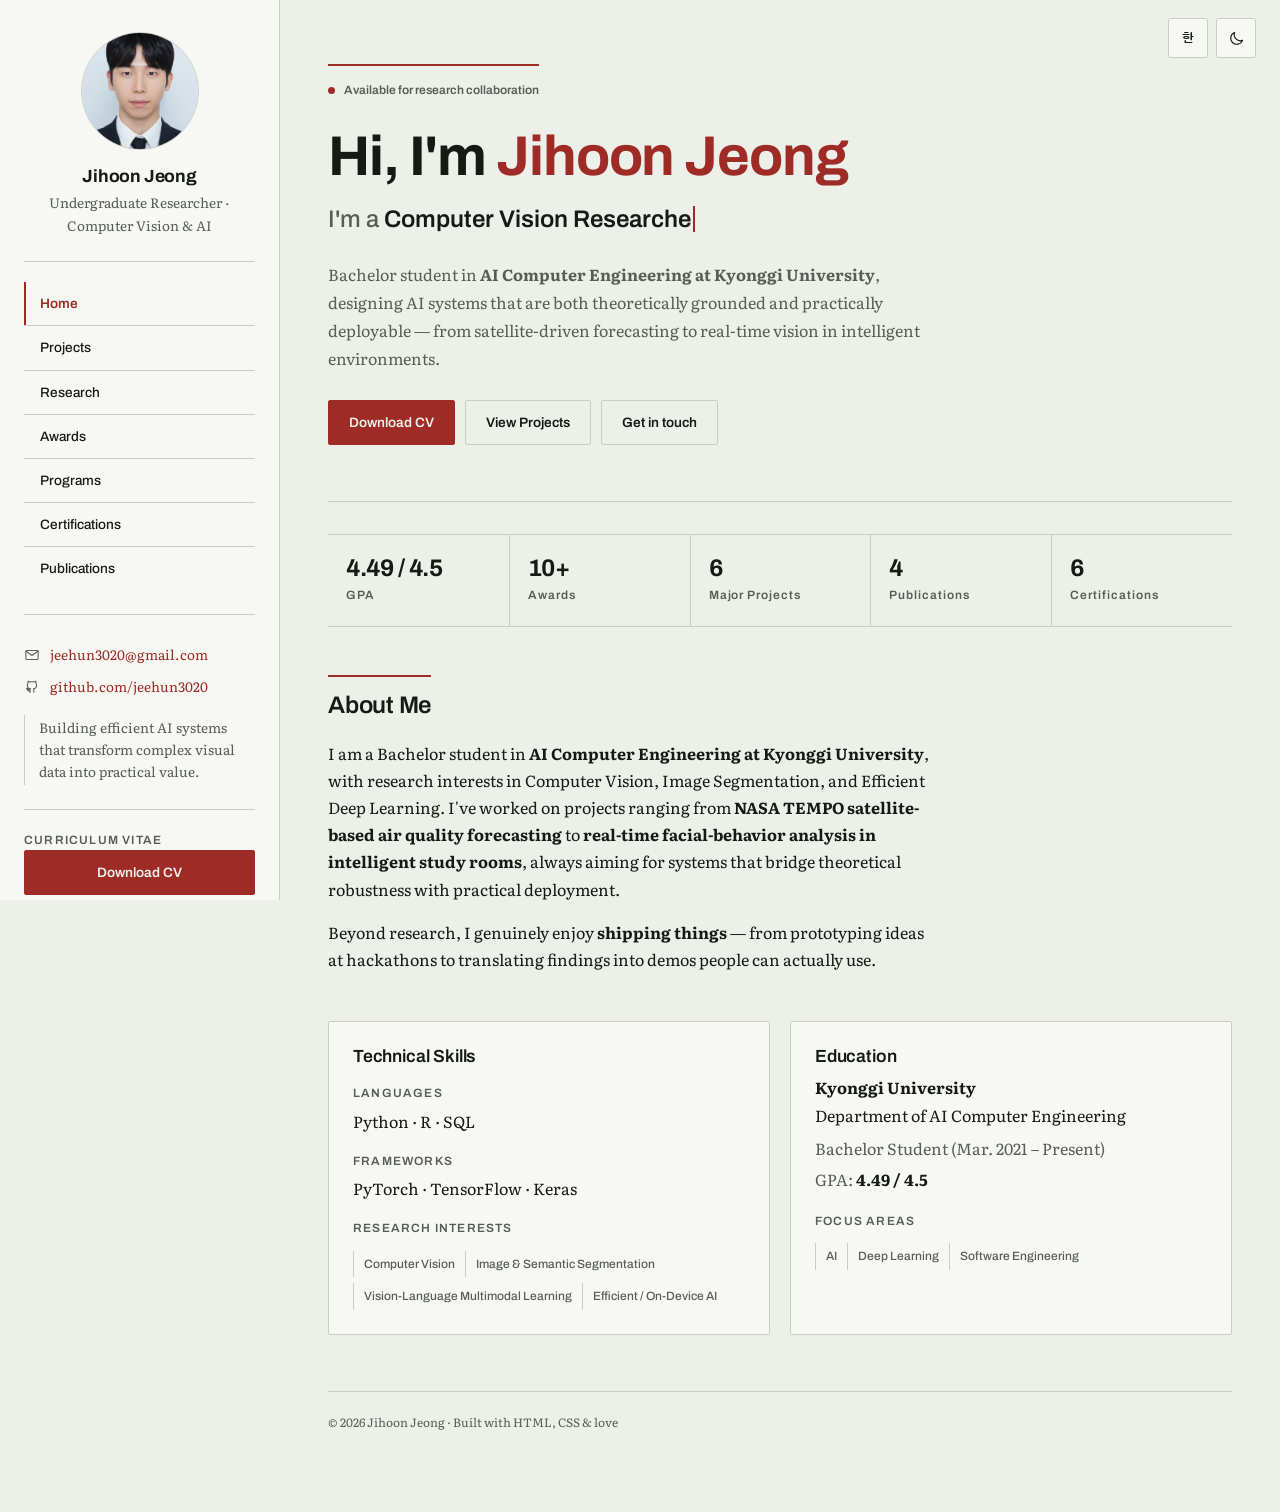
==== commit 433f8210: "Redesign as a datasheet; add DR-SCA research and I SEE YOU Visual system: the "datasheet and the boa" ====
--- a/index.html
+++ b/index.html
@@ -8,13 +8,13 @@
 <link rel="icon" href="assets/profile.jpg" type="image/jpeg" />
 <link rel="preconnect" href="https://fonts.googleapis.com">
 <link rel="preconnect" href="https://fonts.gstatic.com" crossorigin>
-<link href="https://fonts.googleapis.com/css2?family=Inter:wght@400;500;600;700;800&display=swap" rel="stylesheet">
-<link rel="stylesheet" href="css/styles.css?v=3" />
+<link href="https://fonts.googleapis.com/css2?family=Archivo:wght@500;600;700&family=Gothic+A1:wght@400;500;600;700&family=Literata:opsz,wght@7..72,400;7..72,600&family=Noto+Serif+KR:wght@400;600&display=swap" rel="stylesheet">
+<link rel="stylesheet" href="css/styles.css?v=4" />
 </head>
 <body>
 
-<button class="menu-btn" aria-label="Toggle menu">☰</button>
-<button class="theme-toggle" aria-label="Toggle theme">☾</button>
+<button class="menu-btn" aria-label="Toggle menu"><svg viewBox="0 0 24 24" fill="none" stroke="currentColor" stroke-width="1.6" stroke-linecap="round" aria-hidden="true"><path d="M4 7h16M4 12h16M4 17h16"/></svg></button>
+<button class="theme-toggle" aria-label="Toggle theme"><svg viewBox="0 0 24 24" fill="none" stroke="currentColor" stroke-width="1.6" stroke-linecap="round" stroke-linejoin="round" aria-hidden="true"><path d="M20.5 14.6A8.6 8.6 0 0 1 9.4 3.5a8.6 8.6 0 1 0 11.1 11.1z"/></svg></button>
 <button class="lang-toggle" aria-label="Switch language">한</button>
 
 <div class="layout">
@@ -29,19 +29,19 @@
 
     <nav class="sidebar-section">
       <ul class="sidebar-nav">
-        <li><a href="index.html" data-ko="🏠 홈">🏠 Home</a></li>
-        <li><a href="projects.html" data-ko="🚀 프로젝트">🚀 Projects</a></li>
-        <li><a href="research.html" data-ko="🔬 연구">🔬 Research</a></li>
-        <li><a href="awards.html" data-ko="🏆 수상">🏆 Awards</a></li>
-        <li><a href="programs.html" data-ko="🎓 프로그램">🎓 Programs</a></li>
-        <li><a href="certifications.html" data-ko="📜 자격증">📜 Certifications</a></li>
-        <li><a href="publications.html" data-ko="📄 논문">📄 Publications</a></li>
+        <li><a href="index.html" data-ko="홈">Home</a></li>
+        <li><a href="projects.html" data-ko="프로젝트">Projects</a></li>
+        <li><a href="research.html" data-ko="연구">Research</a></li>
+        <li><a href="awards.html" data-ko="수상">Awards</a></li>
+        <li><a href="programs.html" data-ko="프로그램">Programs</a></li>
+        <li><a href="certifications.html" data-ko="자격증">Certifications</a></li>
+        <li><a href="publications.html" data-ko="논문">Publications</a></li>
       </ul>
     </nav>
 
     <div class="sidebar-section">
-      <div class="contact-item"><span class="icon">✉️</span> <a href="mailto:jeehun3020@gmail.com">jeehun3020@gmail.com</a></div>
-      <div class="contact-item"><span class="icon">🐙</span> <a href="https://github.com/jeehun3020" target="_blank" rel="noopener">github.com/jeehun3020</a></div>
+      <div class="contact-item"><span class="icon"><svg viewBox="0 0 24 24" fill="none" stroke="currentColor" stroke-width="1.6" stroke-linecap="round" stroke-linejoin="round" aria-hidden="true"><rect x="2.8" y="5.2" width="18.4" height="13.6" rx="1.5"/><path d="m3.4 6.4 8.6 6.4 8.6-6.4"/></svg></span> <a href="mailto:jeehun3020@gmail.com">jeehun3020@gmail.com</a></div>
+      <div class="contact-item"><span class="icon"><svg viewBox="0 0 24 24" fill="none" stroke="currentColor" stroke-width="1.6" stroke-linecap="round" stroke-linejoin="round" aria-hidden="true"><path d="M9.2 20.4v-2.7c-3 .6-3.8-1.3-3.8-1.3-.5-1.2-1.2-1.6-1.2-1.6-1-.7.1-.7.1-.7 1.1.1 1.7 1.1 1.7 1.1 1 1.7 2.6 1.2 3.2.9.1-.7.4-1.2.7-1.5-2.4-.3-4.9-1.2-4.9-5.4 0-1.2.4-2.2 1.1-2.9-.1-.3-.5-1.4.1-2.9 0 0 .9-.3 3 1.1a10.3 10.3 0 0 1 5.5 0c2.1-1.4 3-1.1 3-1.1.6 1.5.2 2.6.1 2.9.7.7 1.1 1.7 1.1 2.9 0 4.2-2.5 5.1-4.9 5.4.4.3.8 1 .8 2.1v3.1"/></svg></span> <a href="https://github.com/jeehun3020" target="_blank" rel="noopener">github.com/jeehun3020</a></div>
 
       <div class="sidebar-info" data-ko="복잡한 시각 데이터를 실질적인 가치로 바꾸는 효율적인 AI 시스템을 만듭니다.">
         Building efficient AI systems that transform complex visual data into practical value.
@@ -51,7 +51,7 @@
     <div class="sidebar-section">
       <div class="skill-label" style="margin-top:0;" data-ko="이력서 (CV)">Curriculum Vitae</div>
       <div class="btn-row">
-        <a class="btn btn-primary btn-block" href="assets/Jihoon_Jeong_CV.pdf" download data-ko="📄 CV 다운로드">📄 Download CV</a>
+        <a class="btn btn-primary btn-block" href="assets/Jihoon_Jeong_CV.pdf" download data-ko="CV 다운로드">Download CV</a>
       </div>
     </div>
   </aside>
@@ -61,9 +61,8 @@
     <div class="container">
 
       <!-- Interactive Hero -->
-      <section class="hero-xl" data-spotlight>
-        <span class="spotlight"></span>
-        <div class="hero-eyebrow" data-ko="&lt;span class=&quot;pulse&quot;&gt;&lt;/span&gt; 연구 협업 가능"><span class="pulse"></span> Available for research collaboration</div>
+      <section class="hero-xl">
+        <div class="hero-status" data-ko="&lt;span class=&quot;pulse&quot;&gt;&lt;/span&gt; 연구 협업 가능"><span class="pulse"></span> Available for research collaboration</div>
 
         <h1 class="hero-name" data-ko="안녕하세요, &lt;span class=&quot;grad&quot;&gt;정지훈&lt;/span&gt;입니다">
           Hi, I'm <span class="grad">Jihoon Jeong</span>
@@ -94,40 +93,40 @@
         </p>
 
         <div class="hero-cta">
-          <a class="btn btn-primary" href="assets/Jihoon_Jeong_CV.pdf" data-magnetic download data-ko="📄 CV 다운로드">📄 Download CV</a>
-          <a class="btn" href="projects.html" data-magnetic data-ko="🚀 프로젝트 보기">🚀 View Projects</a>
-          <a class="btn" href="mailto:jeehun3020@gmail.com" data-magnetic data-ko="✉️ 연락하기">✉️ Get in touch</a>
+          <a class="btn btn-primary" href="assets/Jihoon_Jeong_CV.pdf" download data-ko="CV 다운로드">Download CV</a>
+          <a class="btn" href="projects.html" data-ko="프로젝트 보기">View Projects</a>
+          <a class="btn" href="mailto:jeehun3020@gmail.com" data-ko="연락하기">Get in touch</a>
         </div>
       </section>
 
       <!-- Stats / Counters -->
       <section class="stats" style="margin-top:32px;">
-        <div class="stat reveal" data-tilt>
-          <div class="stat-value"><span data-counter="4.49" data-decimals="2" data-suffix=" / 4.5">0</span></div>
+        <div class="stat">
+          <div class="stat-value">4.49 / 4.5</div>
           <div class="stat-label" data-ko="학점">GPA</div>
         </div>
-        <div class="stat reveal" data-tilt>
-          <div class="stat-value"><span data-counter="8" data-suffix="+">0</span></div>
+        <div class="stat">
+          <div class="stat-value">10+</div>
           <div class="stat-label" data-ko="수상">Awards</div>
         </div>
-        <div class="stat reveal" data-tilt>
-          <div class="stat-value"><span data-counter="5" data-suffix="">0</span></div>
+        <div class="stat">
+          <div class="stat-value">6</div>
           <div class="stat-label" data-ko="주요 프로젝트">Major Projects</div>
         </div>
-        <div class="stat reveal" data-tilt>
-          <div class="stat-value"><span data-counter="3" data-suffix="">0</span></div>
+        <div class="stat">
+          <div class="stat-value">4</div>
           <div class="stat-label" data-ko="논문">Publications</div>
         </div>
-        <div class="stat reveal" data-tilt>
-          <div class="stat-value"><span data-counter="6" data-suffix="">0</span></div>
+        <div class="stat">
+          <div class="stat-value">6</div>
           <div class="stat-label" data-ko="자격증">Certifications</div>
         </div>
       </section>
 
       <!-- About -->
       <section class="section reveal">
-        <h2 data-ko="👤 소개">👤 About Me</h2>
-        <p data-ko="저는 &lt;b&gt;경기대학교 AI컴퓨터공학부&lt;/b&gt; 학부생으로, 컴퓨터 비전, 이미지 분할, 효율적 딥러닝을 연구하고 있습니다. &lt;b&gt;NASA TEMPO 위성 기반 대기질 예측&lt;/b&gt;부터 &lt;b&gt;지능형 독서실의 실시간 얼굴·행동 분석&lt;/b&gt;까지, 이론적 견고함과 실제 배포를 잇는 시스템을 지향합니다.">
+        <h2 data-ko="소개">About Me</h2>
+        <p data-ko="저는 &lt;b&gt;경기대학교 AI컴퓨터공학부&lt;/b&gt; 학부생으로, 컴퓨터 비전, 이미지 분할, 효율적 딥러닝을 연구합니다. &lt;b&gt;NASA TEMPO 위성 기반 대기질 예측&lt;/b&gt;부터 &lt;b&gt;지능형 독서실의 실시간 얼굴·행동 분석&lt;/b&gt;까지, 이론적 견고함과 실제 배포를 잇는 시스템을 지향합니다.">
           I am a Bachelor student in <b>AI Computer Engineering at Kyonggi University</b>,
           with research interests in Computer Vision, Image Segmentation, and Efficient
           Deep Learning. I've worked on projects ranging from <b>NASA TEMPO satellite-based
@@ -143,8 +142,8 @@
 
       <!-- Skills + Education -->
       <section class="section col-2 reveal">
-        <div class="card" data-tilt>
-          <h3 data-ko="🛠 기술 스택">🛠 Technical Skills</h3>
+        <div class="card">
+          <h3 data-ko="기술 스택">Technical Skills</h3>
           <div class="skill-label" data-ko="언어">Languages</div>
           <ul class="skill-list">
             <li>Python · R · SQL</li>
@@ -162,8 +161,8 @@
           </div>
         </div>
 
-        <div class="card" data-tilt>
-          <h3 data-ko="🎓 학력">🎓 Education</h3>
+        <div class="card">
+          <h3 data-ko="학력">Education</h3>
           <p style="margin-bottom:6px;" data-ko="&lt;b&gt;경기대학교&lt;/b&gt;&lt;br/&gt;AI컴퓨터공학부"><b>Kyonggi University</b><br/>Department of AI Computer Engineering</p>
           <ul class="skill-list" style="color:var(--text-muted);">
             <li data-ko="학부 재학 (2021.03 – 현재)">Bachelor Student (Mar. 2021 – Present)</li>
@@ -184,6 +183,6 @@
 </div>
 
 <script src="js/i18n.js?v=1"></script>
-<script src="js/main.js?v=3"></script>
+<script src="js/main.js?v=4"></script>
 </body>
 </html>
--- a/css/styles.css
+++ b/css/styles.css
@@ -1,60 +1,63 @@
+/* ==============================================================
+   Jihoon Jeong — Portfolio
+   Visual system: "The datasheet and the board" — see DESIGN.md
+   Flat by default. Rules, not shadows. One spot colour.
+   ============================================================== */
+
 /* ==============================
    Design Tokens
    ============================== */
 :root {
-  --accent: #6366f1;
-  --accent-2: #a855f7;
-  --accent-soft: #eef2ff;
-  --bg: #f7f7fb;
-  --surface: #ffffff;
-  --surface-2: #fafafe;
-  --border: #e5e7eb;
-  --text: #0f172a;
-  --text-muted: #64748b;
-  --tag-bg: #eef2ff;
-  --tag-text: #3730a3;
-  --shadow-sm: 0 1px 2px rgba(15, 23, 42, 0.04), 0 1px 1px rgba(15, 23, 42, 0.03);
-  --shadow-md: 0 8px 24px rgba(15, 23, 42, 0.08), 0 2px 6px rgba(15, 23, 42, 0.04);
-  --shadow-lg: 0 24px 48px rgba(15, 23, 42, 0.12);
-  --radius: 16px;
-  --radius-sm: 10px;
+  /* Light — "the datasheet" */
+  --accent: #9e2b25;         /* oxide red — annotation ink */
+  --accent-deep: #7e1f1b;    /* pressed / hover fill */
+  --bg: #edefe9;             /* FR-4 substrate at paper weight */
+  --surface: #f7f8f4;        /* raised panel */
+  --surface-2: #e4e7de;      /* recessed / inset */
+  --border: #c9cec4;         /* the one rule colour */
+  --text: #161a17;
+  --text-muted: #575e56;
+
+  --radius: 2px;
+  --radius-sm: 2px;
+  --radius-modal: 3px;
+
+  --lift: 0 16px 32px rgba(22, 26, 23, 0.18); /* detached sheets only */
+
   --sidebar-w: 280px;
   --content-max: 1100px;
-}
-
+  --measure: 68ch;
+
+  --font-display: 'Archivo', 'Gothic A1', sans-serif;
+  --font-body: 'Literata', 'Noto Serif KR', Georgia, serif;
+
+  --ease: cubic-bezier(0.2, 0.7, 0.2, 1);
+}
+
+/* Dark — "the board": matte solder mask + white silkscreen */
 [data-theme="dark"] {
-  --accent: #818cf8;
-  --accent-2: #c084fc;
-  --accent-soft: #1e1b4b;
-  --bg: #0b0d12;
-  --surface: #131720;
-  --surface-2: #181d27;
-  --border: #2a3142;
-  --text: #e6e9ef;
-  --text-muted: #94a3b8;
-  --tag-bg: #312e81;
-  --tag-text: #c7d2fe;
-  --shadow-sm: 0 1px 2px rgba(0, 0, 0, 0.3);
-  --shadow-md: 0 8px 24px rgba(0, 0, 0, 0.4), 0 2px 6px rgba(0, 0, 0, 0.2);
-  --shadow-lg: 0 24px 48px rgba(0, 0, 0, 0.5);
+  --accent: #e0594a;
+  --accent-deep: #f07567;
+  --bg: #121412;
+  --surface: #1a1d1a;
+  --surface-2: #222621;
+  --border: #333a32;
+  --text: #e4e7e0;
+  --text-muted: #9ba398;
+  --lift: 0 16px 32px rgba(0, 0, 0, 0.55);
 }
 
 @media (prefers-color-scheme: dark) {
   :root:not([data-theme="light"]) {
-    --accent: #818cf8;
-    --accent-2: #c084fc;
-    --accent-soft: #1e1b4b;
-    --bg: #0b0d12;
-    --surface: #131720;
-    --surface-2: #181d27;
-    --border: #2a3142;
-    --text: #e6e9ef;
-    --text-muted: #94a3b8;
-    --tag-bg: #312e81;
-    --tag-text: #c7d2fe;
-    --shadow-sm: 0 1px 2px rgba(0, 0, 0, 0.3);
-    --shadow-md: 0 8px 24px rgba(0, 0, 0, 0.4), 0 2px 6px rgba(0, 0, 0, 0.2);
-    --shadow-lg: 0 24px 48px rgba(0, 0, 0, 0.5);
+    --accent: #e0594a;
+    --accent-deep: #f07567;
+    --bg: #121412;
+    --surface: #1a1d1a;
+    --surface-2: #222621;
+    --border: #333a32;
+    --text: #e4e7e0;
+    --text-muted: #9ba398;
+    --lift: 0 16px 32px rgba(0, 0, 0, 0.55);
   }
 }
 
@@ -67,42 +70,53 @@
 
 body {
   margin: 0;
-  font-family: 'Inter', -apple-system, BlinkMacSystemFont, 'Segoe UI', 'Pretendard',
-               'Apple SD Gothic Neo', sans-serif;
-  font-size: 15px;
-  line-height: 1.65;
+  font-family: var(--font-body);
+  font-size: 16px;
+  line-height: 1.7;
   color: var(--text);
   background: var(--bg);
   -webkit-font-smoothing: antialiased;
   text-rendering: optimizeLegibility;
 }
 
-a { color: var(--accent); text-decoration: none; transition: color 0.15s ease; }
-a:hover { color: var(--accent-2); }
+a {
+  color: var(--accent);
+  text-decoration: none;
+  border-bottom: 1px solid transparent;
+  transition: border-color 0.12s var(--ease);
+}
+a:hover { color: var(--accent); border-bottom-color: var(--accent); }
+
+:focus-visible {
+  outline: 2px solid var(--accent);
+  outline-offset: 2px;
+}
 
 h1, h2, h3, h4 {
-  margin: 0 0 0.5em;
-  font-weight: 700;
+  font-family: var(--font-display);
+  margin: 0 0 0.4em;
+  font-weight: 600;
   letter-spacing: -0.01em;
-  line-height: 1.25;
-}
-h1 { font-size: 2rem; }
+  line-height: 1.2;
+}
+h1 { font-size: 2.25rem; font-weight: 700; letter-spacing: -0.02em; }
 h2 { font-size: 1.5rem; }
-h3 { font-size: 1.15rem; }
-
-p { margin: 0 0 1em; }
+h3 { font-size: 1.1rem; }
+h4 { font-size: 1rem; }
+
+p { margin: 0 0 1em; max-width: var(--measure); }
 
 img { max-width: 100%; height: auto; display: block; }
 
-::selection { background: var(--accent); color: white; }
+/* Figures are data: always tabular */
+.stat-value, .counter, time, td, th { font-variant-numeric: tabular-nums; }
+
+::selection { background: var(--accent); color: var(--surface); }
 
 /* ==============================
    Layout
    ============================== */
-.layout {
-  display: flex;
-  min-height: 100vh;
-}
+.layout { display: flex; min-height: 100vh; }
 
 .sidebar {
   position: fixed;
@@ -113,7 +127,7 @@
   border-right: 1px solid var(--border);
   overflow-y: auto;
   z-index: 50;
-  transition: transform 0.25s ease;
+  transition: transform 0.25s var(--ease);
 }
 
 .main {
@@ -123,31 +137,24 @@
   width: calc(100% - var(--sidebar-w));
 }
 
-.container {
-  max-width: var(--content-max);
-  margin: 0 auto;
-}
+.container { max-width: var(--content-max); margin: 0 auto; }
 
 /* ==============================
    Sidebar
    ============================== */
-.sidebar-profile {
-  text-align: center;
-  margin-bottom: 24px;
-}
+.sidebar-profile { text-align: center; margin-bottom: 24px; }
 
 .profile-img {
-  width: 130px;
-  height: 130px;
-  border-radius: 50%;
+  width: 118px;
+  height: 118px;
+  border-radius: 50%;      /* a photograph stays a photograph */
   margin: 0 auto 16px;
   object-fit: cover;
-  border: 3px solid var(--surface);
-  box-shadow: 0 0 0 2px var(--accent), var(--shadow-md);
+  border: 1px solid var(--border);
 }
 
 .profile-name {
-  font-size: 1.25rem;
+  font-size: 1.1rem;
   font-weight: 700;
   margin: 0 0 4px;
 }
@@ -155,7 +162,8 @@
 .profile-role {
   font-size: 0.85rem;
   color: var(--text-muted);
-  margin: 0;
+  margin: 0 auto;
+  max-width: none;
 }
 
 .sidebar-section {
@@ -168,21 +176,25 @@
   display: flex;
   align-items: center;
   gap: 10px;
-  font-size: 0.88rem;
+  font-size: 0.85rem;
   margin: 8px 0;
   color: var(--text);
 }
-.contact-item .icon { font-size: 1rem; opacity: 0.7; }
+.contact-item .icon {
+  flex: none;
+  width: 16px;
+  height: 16px;
+  color: var(--text-muted);
+}
+.contact-item .icon svg { width: 100%; height: 100%; display: block; }
 .contact-item a { word-break: break-all; }
 
 .sidebar-info {
-  background: var(--surface-2);
-  border: 1px solid var(--border);
-  border-radius: var(--radius-sm);
-  padding: 14px 16px;
-  font-size: 0.83rem;
-  color: var(--text-muted);
-  line-height: 1.55;
+  border-left: 1px solid var(--border);
+  padding: 2px 0 2px 14px;
+  font-size: 0.85rem;
+  color: var(--text-muted);
+  line-height: 1.6;
   margin: 16px 0;
 }
 
@@ -192,123 +204,87 @@
   margin: 0 0 16px;
   display: flex;
   flex-direction: column;
-  gap: 2px;
-}
+}
+
+.sidebar-nav li + li { border-top: 1px solid var(--border); }
 
 .sidebar-nav a {
-  display: flex;
-  align-items: center;
-  gap: 10px;
-  padding: 9px 12px;
-  border-radius: 9px;
+  display: block;
+  padding: 10px 12px 10px 14px;
+  font-family: var(--font-display);
   color: var(--text);
-  font-size: 0.92rem;
+  font-size: 0.85rem;
   font-weight: 500;
-  transition: all 0.15s ease;
-}
-.sidebar-nav a:hover {
-  background: var(--surface-2);
+  border-left: 2px solid transparent;
+  border-bottom: 0;
+  transition: color 0.12s var(--ease), border-color 0.12s var(--ease);
+}
+.sidebar-nav a:hover { color: var(--accent); border-left-color: var(--border); }
+.sidebar-nav a.active {
   color: var(--accent);
-}
-.sidebar-nav a.active {
-  background: var(--accent-soft);
-  color: var(--accent);
+  border-left-color: var(--accent);
   font-weight: 600;
 }
 
+/* ==============================
+   Buttons
+   ============================== */
 .btn {
   display: inline-flex;
   align-items: center;
   justify-content: center;
   gap: 8px;
-  padding: 10px 18px;
+  padding: 10px 20px;
   border: 1px solid var(--border);
-  border-radius: var(--radius-sm);
-  background: var(--surface);
+  border-radius: var(--radius);
+  background: transparent;
   color: var(--text);
-  font-family: inherit;
-  font-size: 0.9rem;
-  font-weight: 500;
+  font-family: var(--font-display);
+  font-size: 0.85rem;
+  font-weight: 600;
   cursor: pointer;
   text-decoration: none;
-  transition: all 0.15s ease;
-}
-.btn:hover {
+  transition: color 0.12s var(--ease), border-color 0.12s var(--ease),
+              background-color 0.12s var(--ease);
+}
+.btn:hover { border-color: var(--accent); color: var(--accent); }
+
+.btn-primary {
+  background: var(--accent);
+  color: var(--bg);
   border-color: var(--accent);
-  color: var(--accent);
-  transform: translateY(-1px);
-}
-
-.btn-primary {
-  background: linear-gradient(135deg, var(--accent), var(--accent-2));
-  color: white;
-  border-color: transparent;
-  box-shadow: var(--shadow-md);
 }
 .btn-primary:hover {
-  color: white;
-  filter: brightness(1.05);
-  transform: translateY(-1px);
-  box-shadow: var(--shadow-lg);
+  background: var(--accent-deep);
+  border-color: var(--accent-deep);
+  color: var(--bg);
 }
 
 .btn-block { width: 100%; }
-
 .btn-row { display: flex; gap: 8px; flex-wrap: wrap; }
 
 /* ==============================
-   Hero / Page header
-   ============================== */
-.page-header {
-  margin-bottom: 28px;
-}
+   Page header / hero
+   ============================== */
+.page-header { margin-bottom: 32px; }
 .page-header h1 {
-  font-size: 2.25rem;
-  background: linear-gradient(135deg, var(--accent), var(--accent-2));
-  -webkit-background-clip: text;
-  -webkit-text-fill-color: transparent;
-  background-clip: text;
+  color: var(--text);
+  padding-top: 14px;
+  border-top: 2px solid var(--accent);
+  display: inline-block;
 }
 .page-header .subtitle {
   color: var(--text-muted);
-  font-size: 1.05rem;
+  font-size: 1rem;
 }
 
 .hero {
-  position: relative;
-  padding: 36px 32px;
-  border-radius: var(--radius);
-  background:
-    radial-gradient(120% 100% at 0% 0%, var(--accent-soft), transparent 60%),
-    radial-gradient(80% 80% at 100% 100%, color-mix(in srgb, var(--accent-2) 18%, transparent), transparent 60%),
-    var(--surface);
-  border: 1px solid var(--border);
-  margin-bottom: 28px;
-  overflow: hidden;
-}
-.hero::after {
-  content: "";
-  position: absolute;
-  inset: -2px;
-  background: linear-gradient(135deg, var(--accent), var(--accent-2));
-  opacity: 0.08;
-  z-index: 0;
-  pointer-events: none;
-}
-.hero > * { position: relative; z-index: 1; }
-.hero .eyebrow {
-  display: inline-block;
-  font-size: 0.75rem;
-  font-weight: 600;
-  text-transform: uppercase;
-  letter-spacing: 0.08em;
-  color: var(--accent);
-  margin-bottom: 8px;
-}
-.hero h2 {
-  font-size: 1.6rem;
-  margin: 0 0 6px;
-}
+  padding: 28px 0 28px;
+  border-top: 2px solid var(--accent);
+  border-bottom: 1px solid var(--border);
+  margin-bottom: 32px;
+}
+.hero h2 { font-size: 1.5rem; margin: 0 0 6px; }
 .hero p { margin: 0; color: var(--text-muted); }
 
 /* ==============================
@@ -318,25 +294,15 @@
   background: var(--surface);
   border: 1px solid var(--border);
   border-radius: var(--radius);
-  padding: 22px;
-  transition: transform 0.18s ease, box-shadow 0.18s ease, border-color 0.18s ease;
-  box-shadow: var(--shadow-sm);
-}
-.card:hover {
-  transform: translateY(-3px);
-  box-shadow: var(--shadow-md);
-  border-color: color-mix(in srgb, var(--accent) 30%, var(--border));
-}
-
-.card h3 {
-  margin-top: 0;
-  display: flex;
-  align-items: center;
-  gap: 8px;
-}
+  padding: 24px;
+  transition: border-color 0.12s var(--ease);
+}
+.card:hover { border-color: var(--accent); }
+
+.card h2, .card h3 { margin-top: 0; font-size: 1.1rem; font-weight: 600; }
 .card .meta {
   color: var(--text-muted);
-  font-size: 0.88rem;
+  font-size: 0.85rem;
   margin-bottom: 12px;
 }
 .card .body { color: var(--text); }
@@ -344,185 +310,182 @@
 .card-grid {
   display: grid;
   grid-template-columns: repeat(auto-fit, minmax(280px, 1fr));
-  gap: 18px;
-}
-
-.stack-list {
-  display: grid;
-  gap: 18px;
-}
-
-.card-clickable {
-  cursor: pointer;
-  position: relative;
-}
+  gap: 16px;
+}
+
+.stack-list { display: grid; gap: 16px; }
+
+.card-clickable { cursor: pointer; position: relative; }
 .card-clickable::after {
-  content: "→";
+  content: "";
   position: absolute;
-  top: 22px;
-  right: 22px;
-  color: var(--accent);
+  top: 28px;
+  right: 24px;
+  width: 8px;
+  height: 8px;
+  border-top: 1.5px solid var(--accent);
+  border-right: 1.5px solid var(--accent);
+  transform: rotate(45deg);
   opacity: 0;
-  transform: translateX(-4px);
-  transition: all 0.2s ease;
-  font-weight: 600;
-}
-.card-clickable:hover::after {
-  opacity: 1;
-  transform: translateX(0);
-}
-
-/* Tag chips */
+  transition: opacity 0.15s var(--ease);
+}
+.card-clickable:hover::after { opacity: 1; }
+
+/* Tags — a parts list, not chips */
 .tag-row {
   display: flex;
   flex-wrap: wrap;
-  gap: 8px;
+  gap: 6px 0;
   margin-top: 12px;
 }
 .tag {
-  padding: 5px 12px;
-  border-radius: 999px;
-  background: var(--tag-bg);
-  color: var(--tag-text);
-  font-size: 0.82rem;
+  padding: 3px 10px;
+  border-left: 1px solid var(--border);
+  font-family: var(--font-display);
+  color: var(--text-muted);
+  font-size: 0.75rem;
   font-weight: 500;
   white-space: nowrap;
-}
-
-/* Section divider */
-.section { margin: 40px 0; }
+  transition: color 0.12s var(--ease);
+}
+.tag:hover { color: var(--accent); }
+
+/* Sections open on an annotation rule */
+.section { margin: 48px 0; }
 .section h2 {
-  font-size: 1.4rem;
-  margin-bottom: 18px;
-  display: flex;
-  align-items: center;
-  gap: 8px;
-}
-
-/* Two-column inside main */
+  font-size: 1.5rem;
+  margin-bottom: 20px;
+  padding-top: 14px;
+  border-top: 2px solid var(--accent);
+  display: inline-block;
+}
+
 .col-2 {
   display: grid;
   grid-template-columns: repeat(auto-fit, minmax(260px, 1fr));
-  gap: 22px;
-}
-
-.skill-list {
-  margin: 0;
-  padding: 0;
-  list-style: none;
-}
-.skill-list li {
-  margin: 4px 0;
-  font-size: 0.95rem;
-}
+  gap: 20px;
+}
+
+.skill-list { margin: 0; padding: 0; list-style: none; }
+.skill-list li { margin: 4px 0; font-size: 1rem; }
+
 .skill-label {
+  font-family: var(--font-display);
   font-weight: 600;
-  color: var(--accent);
+  color: var(--text-muted);
   display: block;
-  margin-top: 12px;
-  font-size: 0.78rem;
+  margin-top: 16px;
+  font-size: 0.75rem;
+  letter-spacing: 0.1em;
   text-transform: uppercase;
-  letter-spacing: 0.08em;
 }
 
 /* ==============================
    Footer
    ============================== */
 .footer {
-  margin-top: 48px;
-  padding-top: 24px;
+  margin-top: 56px;
+  padding-top: 20px;
   border-top: 1px solid var(--border);
-  text-align: center;
-  font-size: 0.8rem;
-  color: var(--text-muted);
-}
-
-/* ==============================
-   Modal
+  font-size: 0.75rem;
+  color: var(--text-muted);
+}
+
+/* ==============================
+   Modal — a sheet lifted off the board
    ============================== */
 .modal-backdrop {
   position: fixed;
   inset: 0;
-  background: rgba(15, 23, 42, 0.55);
-  backdrop-filter: blur(6px);
-  -webkit-backdrop-filter: blur(6px);
+  background: rgba(22, 26, 23, 0.6);
   display: none;
   align-items: flex-start;
   justify-content: center;
   z-index: 100;
   padding: 60px 16px;
   overflow-y: auto;
-  animation: fadeIn 0.18s ease;
-}
-.modal-backdrop.open { display: flex; }
+  /* Exit is shorter than entry; allow-discrete keeps display:none until the fade ends */
+  opacity: 0;
+  transition: opacity 150ms var(--ease), display 150ms allow-discrete;
+}
+.modal-backdrop.open {
+  display: flex;
+  opacity: 1;
+  transition-duration: 180ms;
+}
+@starting-style { .modal-backdrop.open { opacity: 0; } }
 
 .modal {
   background: var(--surface);
-  border: 1px solid var(--border);
-  border-radius: 20px;
+  border: 0;
+  border-radius: var(--radius-modal);
   width: 100%;
   max-width: 880px;
   padding: 36px;
-  box-shadow: var(--shadow-lg);
-  animation: slideUp 0.22s ease;
+  box-shadow: var(--lift);
   position: relative;
+  opacity: 0;
+  transform: translateY(6px);
+  transition: opacity 150ms var(--ease), transform 150ms var(--ease);
+}
+.modal-backdrop.open .modal {
+  opacity: 1;
+  transform: translateY(0);
+  transition-duration: 220ms;
+}
+@starting-style {
+  .modal-backdrop.open .modal { opacity: 0; transform: translateY(10px); }
 }
 
 .modal-close {
   position: absolute;
   top: 16px;
   right: 16px;
-  width: 36px;
-  height: 36px;
-  border-radius: 50%;
-  border: 1px solid var(--border);
-  background: var(--surface);
-  color: var(--text);
+  width: 34px;
+  height: 34px;
+  border: 0;
+  background: transparent;
+  color: var(--text-muted);
   cursor: pointer;
-  font-size: 1.05rem;
-  line-height: 1;
   display: flex;
   align-items: center;
   justify-content: center;
-  transition: all 0.15s ease;
-}
-.modal-close:hover {
-  border-color: var(--accent);
-  color: var(--accent);
-  transform: rotate(90deg);
-}
+  transition: color 0.12s var(--ease);
+}
+.modal-close:hover { color: var(--accent); }
+.modal-close svg { width: 14px; height: 14px; display: block; }
 
 .modal h2 {
   margin-top: 0;
   font-size: 1.5rem;
-  padding-right: 40px;
+  padding-right: 44px;
 }
 
 .modal .gallery {
   display: grid;
   grid-template-columns: repeat(auto-fit, minmax(220px, 1fr));
   gap: 12px;
-  margin: 18px 0;
+  margin: 20px 0;
 }
 .modal .gallery img {
   width: 100%;
   height: 100%;
   object-fit: cover;
   aspect-ratio: 4 / 3;
-  border-radius: var(--radius-sm);
+  border-radius: var(--radius);
   border: 1px solid var(--border);
   cursor: zoom-in;
-  transition: transform 0.18s ease;
-}
-.modal .gallery img:hover { transform: scale(1.02); }
+  transition: border-color 0.12s var(--ease);
+}
+.modal .gallery img:hover { border-color: var(--accent); }
 
 .modal .video-wrap {
   position: relative;
   padding-bottom: 56.25%;
   height: 0;
-  border-radius: var(--radius-sm);
+  border-radius: var(--radius);
   overflow: hidden;
-  margin: 18px 0;
+  margin: 20px 0;
   border: 1px solid var(--border);
 }
 .modal .video-wrap iframe {
@@ -533,98 +496,108 @@
   border: 0;
 }
 
+.modal video.demo {
+  display: block;
+  width: 100%;
+  height: auto;
+  background: #000;
+  border: 1px solid var(--border);
+  border-radius: var(--radius);
+}
+
 .modal .meta-line {
   display: flex;
   gap: 16px;
   flex-wrap: wrap;
   color: var(--text-muted);
-  font-size: 0.92rem;
-  margin-top: 14px;
+  font-size: 0.85rem;
+  margin-top: 16px;
 }
 
 @keyframes fadeIn { from { opacity: 0; } to { opacity: 1; } }
-@keyframes slideUp {
-  from { opacity: 0; transform: translateY(12px); }
-  to   { opacity: 1; transform: translateY(0); }
-}
 
 /* Lightbox */
 .lightbox {
   position: fixed;
   inset: 0;
-  background: rgba(0, 0, 0, 0.92);
+  background: rgba(18, 20, 18, 0.94);
   display: none;
   align-items: center;
   justify-content: center;
   z-index: 200;
   padding: 24px;
   cursor: zoom-out;
-}
-.lightbox.open { display: flex; }
+  opacity: 0;
+  transition: opacity 150ms var(--ease), display 150ms allow-discrete;
+}
+.lightbox.open {
+  display: flex;
+  opacity: 1;
+  transition-duration: 200ms;
+}
+@starting-style { .lightbox.open { opacity: 0; } }
 .lightbox img {
   max-width: 96vw;
   max-height: 92vh;
-  border-radius: 8px;
-  box-shadow: var(--shadow-lg);
-}
-
-/* ==============================
-   Theme toggle
+  border-radius: var(--radius);
+  opacity: 0;
+  transform: scale(0.98);
+  transition: opacity 150ms var(--ease), transform 150ms var(--ease);
+}
+.lightbox.open img {
+  opacity: 1;
+  transform: scale(1);
+  transition-duration: 200ms;
+}
+@starting-style {
+  .lightbox.open img { opacity: 0; transform: scale(0.98); }
+}
+
+/* Language / theme switch: a short crossfade instead of a one-frame swap */
+::view-transition-old(root),
+::view-transition-new(root) {
+  animation-duration: 160ms;
+  animation-timing-function: var(--ease);
+}
+
+/* ==============================
+   Fixed controls
    ============================== */
 .theme-toggle,
-.lang-toggle {
+.lang-toggle,
+.menu-btn {
   position: fixed;
   top: 18px;
-  right: 24px;
-  width: 42px;
-  height: 42px;
-  border-radius: 50%;
+  width: 40px;
+  height: 40px;
+  border-radius: var(--radius);
   border: 1px solid var(--border);
   background: var(--surface);
+  color: var(--text);
   cursor: pointer;
-  font-size: 1.05rem;
   display: flex;
   align-items: center;
   justify-content: center;
-  transition: all 0.18s ease;
   z-index: 60;
-  box-shadow: var(--shadow-sm);
-}
-.theme-toggle:hover {
-  border-color: var(--accent);
-  color: var(--accent);
-  transform: rotate(15deg);
-}
-
-/* Language toggle sits left of the theme toggle */
+  transition: color 0.12s var(--ease), border-color 0.12s var(--ease);
+}
+.theme-toggle:hover,
+.lang-toggle:hover,
+.menu-btn:hover { border-color: var(--accent); color: var(--accent); }
+
+.theme-toggle { right: 24px; }
+.theme-toggle svg,
+.menu-btn svg { width: 17px; height: 17px; display: block; }
+
 .lang-toggle {
-  right: 74px;
-  font-size: 0.82rem;
+  right: 72px;
+  font-family: var(--font-display);
+  font-size: 0.75rem;
   font-weight: 700;
-  color: var(--text);
-}
-.lang-toggle:hover {
-  border-color: var(--accent);
-  color: var(--accent);
-}
-
-/* Mobile menu button */
-.menu-btn {
-  display: none;
-  position: fixed;
-  top: 18px;
-  left: 18px;
-  width: 42px;
-  height: 42px;
-  border-radius: 10px;
-  border: 1px solid var(--border);
-  background: var(--surface);
-  cursor: pointer;
-  z-index: 60;
-  font-size: 1.2rem;
-  align-items: center;
-  justify-content: center;
-}
+  letter-spacing: 0.06em;
+}
+
+.menu-btn { display: none; left: 18px; }
 
 /* ==============================
    Responsive
@@ -636,152 +609,48 @@
 
 @media (max-width: 768px) {
   .menu-btn { display: flex; }
-  .sidebar {
-    transform: translateX(-100%);
-    box-shadow: var(--shadow-lg);
-  }
+  .sidebar { transform: translateX(-100%); box-shadow: var(--lift); }
   .sidebar.open { transform: translateX(0); }
-  .main {
-    margin-left: 0;
-    width: 100%;
-    padding: 72px 20px 60px;
-  }
-  .hero { padding: 28px 22px; }
+  .main { margin-left: 0; width: 100%; padding: 72px 20px 60px; }
   .modal { padding: 28px 22px; }
-  .page-header h1 { font-size: 1.75rem; }
+  .page-header h1 { font-size: 1.5rem; }
 }
 
 /* Reveal-on-scroll */
 .reveal {
   opacity: 0;
-  transform: translateY(16px);
-  transition: opacity 0.6s ease, transform 0.6s ease;
-}
-.reveal.in {
-  opacity: 1;
-  transform: translateY(0);
-}
-
-/* ==============================
-   Interactive Hero (Home only)
+  transform: translateY(8px);
+  transition: opacity 300ms var(--ease), transform 300ms var(--ease);
+}
+.reveal.in { opacity: 1; transform: translateY(0); }
+
+/* ==============================
+   Home hero
    ============================== */
 .hero-xl {
   position: relative;
-  border-radius: 24px;
-  padding: 80px 56px 72px;
-  min-height: 460px;
-  overflow: hidden;
-  background: var(--surface);
-  border: 1px solid var(--border);
-  isolation: isolate;
-}
-
-/* Floating gradient orbs */
-.hero-xl::before,
-.hero-xl::after {
-  content: "";
-  position: absolute;
-  width: 420px;
-  height: 420px;
-  border-radius: 50%;
-  filter: blur(80px);
-  opacity: 0.55;
-  z-index: -1;
-  pointer-events: none;
-  animation: orbFloat 12s ease-in-out infinite;
-}
-.hero-xl::before {
-  background: radial-gradient(circle, var(--accent) 0%, transparent 65%);
-  top: -120px;
-  left: -80px;
-}
-.hero-xl::after {
-  background: radial-gradient(circle, var(--accent-2) 0%, transparent 65%);
-  bottom: -140px;
-  right: -100px;
-  animation-delay: -6s;
-}
-[data-theme="dark"] .hero-xl::before,
-[data-theme="dark"] .hero-xl::after {
-  opacity: 0.45;
-}
-
-@keyframes orbFloat {
-  0%, 100% { transform: translate(0, 0) scale(1); }
-  33%      { transform: translate(40px, -30px) scale(1.06); }
-  66%      { transform: translate(-30px, 24px) scale(0.96); }
-}
-
-/* Mouse-tracking spotlight */
-.hero-xl .spotlight {
-  position: absolute;
-  inset: 0;
-  pointer-events: none;
-  z-index: -1;
-  background: radial-gradient(
-    420px circle at var(--mx, 50%) var(--my, 30%),
-    color-mix(in srgb, var(--accent) 24%, transparent),
-    transparent 60%
-  );
-  transition: opacity 0.3s ease;
-  opacity: 0;
-}
-.hero-xl:hover .spotlight { opacity: 1; }
-
-.hero-eyebrow {
-  display: inline-flex;
-  align-items: center;
-  gap: 8px;
-  font-size: 0.78rem;
-  font-weight: 600;
-  text-transform: uppercase;
-  letter-spacing: 0.12em;
-  color: var(--accent);
-  margin-bottom: 18px;
-  padding: 6px 14px;
-  background: var(--accent-soft);
-  border-radius: 999px;
-}
-.hero-eyebrow .pulse {
-  width: 8px;
-  height: 8px;
-  border-radius: 50%;
-  background: var(--accent);
-  position: relative;
-}
-.hero-eyebrow .pulse::after {
-  content: "";
-  position: absolute;
-  inset: 0;
-  border-radius: 50%;
-  background: inherit;
-  animation: pulseRing 2s ease-out infinite;
-}
-@keyframes pulseRing {
-  0%   { transform: scale(1); opacity: 0.7; }
-  100% { transform: scale(3); opacity: 0; }
+  padding: 8px 0 56px;
+  border-bottom: 1px solid var(--border);
 }
 
 .hero-name {
-  font-size: clamp(2.4rem, 5vw, 3.8rem);
-  font-weight: 800;
+  font-family: var(--font-display);
+  font-size: clamp(2.2rem, 5vw, 3.5rem);
+  font-weight: 700;
   margin: 0 0 12px;
   line-height: 1.05;
   letter-spacing: -0.02em;
 }
-.hero-name .grad {
-  background: linear-gradient(135deg, var(--accent), var(--accent-2));
-  -webkit-background-clip: text;
-  -webkit-text-fill-color: transparent;
-  background-clip: text;
-}
+.hero-name .grad { color: var(--accent); }
 
 .hero-roles {
-  font-size: clamp(1.15rem, 2vw, 1.5rem);
-  color: var(--text-muted);
-  margin: 0 0 18px;
+  font-family: var(--font-display);
+  font-size: clamp(1.1rem, 2vw, 1.5rem);
+  color: var(--text-muted);
+  margin: 0 0 20px;
   min-height: 1.6em;
   font-weight: 500;
+  max-width: none;
 }
 .hero-roles .typed {
   color: var(--text);
@@ -790,261 +659,106 @@
   padding-right: 2px;
   animation: caret 1s step-end infinite;
 }
-@keyframes caret {
-  50% { border-color: transparent; }
-}
+@keyframes caret { 50% { border-color: transparent; } }
 
 .hero-bio {
-  max-width: 640px;
-  font-size: 1.02rem;
+  max-width: var(--measure);
+  font-size: 1rem;
   color: var(--text-muted);
   margin: 0 0 28px;
-  line-height: 1.7;
-}
-
-.hero-cta {
-  display: flex;
-  gap: 12px;
-  flex-wrap: wrap;
-}
-
-.scroll-hint {
-  position: absolute;
-  bottom: 22px;
-  left: 50%;
-  transform: translateX(-50%);
-  display: flex;
-  flex-direction: column;
+  line-height: 1.75;
+}
+
+.hero-cta { display: flex; gap: 10px; flex-wrap: wrap; }
+
+/* Availability marker — a status LED, not a pill */
+.hero-status {
+  display: flex;
   align-items: center;
-  gap: 6px;
-  color: var(--text-muted);
-  font-size: 0.78rem;
-  letter-spacing: 0.08em;
-  text-transform: uppercase;
-  opacity: 0.7;
-}
-.scroll-hint .arrow {
-  width: 1px;
-  height: 28px;
-  background: linear-gradient(to bottom, var(--accent), transparent);
-  position: relative;
-  animation: scrollDown 1.6s ease-in-out infinite;
-}
-@keyframes scrollDown {
-  0%   { transform: translateY(-6px); opacity: 0; }
-  40%  { opacity: 1; }
-  100% { transform: translateY(8px); opacity: 0; }
-}
-
-/* ==============================
-   Stats / counters
+  gap: 9px;
+  font-family: var(--font-display);
+  font-size: 0.75rem;
+  font-weight: 600;
+  color: var(--text-muted);
+  margin: 0 0 28px;
+  padding-top: 14px;
+  border-top: 2px solid var(--accent);
+  max-width: max-content;
+}
+.hero-status .pulse {
+  width: 7px;
+  height: 7px;
+  flex: none;
+  background: var(--accent);
+  border-radius: 50%;
+}
+
+/* ==============================
+   Stats — a ruled parameter row
    ============================== */
 .stats {
   display: grid;
-  grid-template-columns: repeat(auto-fit, minmax(160px, 1fr));
-  gap: 16px;
-  margin-top: 24px;
+  grid-template-columns: repeat(auto-fit, minmax(150px, 1fr));
+  margin-top: 32px;
+  border-top: 1px solid var(--border);
+  border-bottom: 1px solid var(--border);
 }
 .stat {
-  background: var(--surface);
-  border: 1px solid var(--border);
-  border-radius: var(--radius);
-  padding: 22px;
-  text-align: center;
-  transition: transform 0.18s ease, border-color 0.18s ease;
-}
-.stat:hover {
-  transform: translateY(-2px);
-  border-color: color-mix(in srgb, var(--accent) 40%, var(--border));
-}
+  padding: 20px 18px;
+  border-left: 1px solid var(--border);
+}
+.stat:first-child { border-left: 0; }
 .stat-value {
-  font-size: 2rem;
-  font-weight: 800;
-  background: linear-gradient(135deg, var(--accent), var(--accent-2));
-  -webkit-background-clip: text;
-  -webkit-text-fill-color: transparent;
-  background-clip: text;
+  font-family: var(--font-display);
+  font-size: 1.5rem;
+  font-weight: 700;
+  color: var(--text);
   letter-spacing: -0.02em;
   line-height: 1.1;
 }
 .stat-label {
-  font-size: 0.82rem;
-  color: var(--text-muted);
-  margin-top: 6px;
-  font-weight: 500;
-  text-transform: uppercase;
-  letter-spacing: 0.06em;
-}
-
-/* ==============================
-   Tilt cards
-   ============================== */
-.tilt {
-  transition: transform 0.18s ease, box-shadow 0.18s ease;
-  transform-style: preserve-3d;
-  will-change: transform;
-}
-
-/* ==============================
-   Skill chips with shimmer hover
-   ============================== */
-.tag.shimmer {
-  position: relative;
-  overflow: hidden;
-  transition: transform 0.18s ease;
-}
-.tag.shimmer:hover { transform: translateY(-2px); }
-.tag.shimmer::after {
-  content: "";
-  position: absolute;
-  inset: 0;
-  background: linear-gradient(
-    100deg,
-    transparent 30%,
-    rgba(255, 255, 255, 0.55) 50%,
-    transparent 70%
-  );
-  transform: translateX(-120%);
-  transition: transform 0.7s ease;
-}
-.tag.shimmer:hover::after { transform: translateX(120%); }
-[data-theme="dark"] .tag.shimmer::after {
-  background: linear-gradient(
-    100deg,
-    transparent 30%,
-    rgba(255, 255, 255, 0.12) 50%,
-    transparent 70%
-  );
-}
-
-@media (max-width: 768px) {
-  .hero-xl { padding: 56px 28px 56px; min-height: 380px; }
-  .scroll-hint { display: none; }
-}
-
-/* ==============================
-   Scroll progress bar (all pages)
+  font-family: var(--font-display);
+  font-size: 0.75rem;
+  color: var(--text-muted);
+  margin-top: 4px;
+  font-weight: 600;
+  letter-spacing: 0.08em;
+}
+
+/* ==============================
+   Scroll progress
    ============================== */
 .scroll-progress {
   position: fixed;
-  top: 0; left: 0;
-  height: 3px;
-  width: 0;
-  background: linear-gradient(90deg, var(--accent), var(--accent-2));
+  top: 0;
+  left: 0;
+  height: 2px;
+  width: 100%;
+  transform: scaleX(0);
+  transform-origin: 0 50%;
+  background: var(--accent);
   z-index: 200;
   pointer-events: none;
-  transition: width 0.08s linear;
-  box-shadow: 0 0 12px rgba(99, 102, 241, 0.55);
-  border-bottom-right-radius: 2px;
-}
-
-/* ==============================
-   Hero name — flowing gradient
-   ============================== */
-.hero-name .grad {
-  background: linear-gradient(
-    90deg,
-    var(--accent) 0%,
-    var(--accent-2) 25%,
-    #f472b6 50%,
-    var(--accent-2) 75%,
-    var(--accent) 100%
-  );
-  background-size: 200% auto;
-  -webkit-background-clip: text;
-  background-clip: text;
-  -webkit-text-fill-color: transparent;
-  animation: nameGradient 6s linear infinite;
-}
-@keyframes nameGradient {
-  0%   { background-position: 0% 50%; }
-  100% { background-position: 200% 50%; }
-}
-
-/* ==============================
-   Magnetic buttons
-   ============================== */
-[data-magnetic] {
-  transition: transform 0.18s cubic-bezier(0.2, 0.7, 0.2, 1.2),
-              box-shadow 0.18s ease,
-              border-color 0.18s ease,
-              color 0.18s ease;
-  will-change: transform;
-}
-
-/* ==============================
-   Sidebar profile pulse aura
-   ============================== */
-.profile-img {
-  animation: avatarPulse 3.4s ease-in-out infinite;
-}
-@keyframes avatarPulse {
-  0%, 100% {
-    box-shadow:
-      0 0 0 2px var(--accent),
-      0 0 0 0 rgba(99, 102, 241, 0.55),
-      var(--shadow-md);
-  }
-  50% {
-    box-shadow:
-      0 0 0 2px var(--accent),
-      0 0 0 14px rgba(99, 102, 241, 0),
-      var(--shadow-md);
-  }
-}
-[data-theme="dark"] .profile-img,
-@media (prefers-color-scheme: dark) {
-  .profile-img {
-    animation-name: avatarPulseDark;
-  }
-}
-@keyframes avatarPulseDark {
-  0%, 100% {
-    box-shadow:
-      0 0 0 2px var(--accent),
-      0 0 0 0 rgba(168, 85, 247, 0.55),
-      var(--shadow-md);
-  }
-  50% {
-    box-shadow:
-      0 0 0 2px var(--accent),
-      0 0 0 14px rgba(168, 85, 247, 0),
-      var(--shadow-md);
-  }
-}
-
-/* ==============================
-   Stagger reveal delays
-   (applied via inline style by JS;
-    these are baseline only)
-   ============================== */
-.reveal[data-delay="1"] { transition-delay: 60ms; }
-.reveal[data-delay="2"] { transition-delay: 120ms; }
-.reveal[data-delay="3"] { transition-delay: 180ms; }
-.reveal[data-delay="4"] { transition-delay: 240ms; }
-.reveal[data-delay="5"] { transition-delay: 300ms; }
-.reveal[data-delay="6"] { transition-delay: 360ms; }
-
-/* ==============================
-   Card glow on hover (subtle enhancement)
-   ============================== */
-.card:hover {
-  box-shadow:
-    0 12px 28px rgba(99, 102, 241, 0.14),
-    0 4px 8px rgba(99, 102, 241, 0.08),
-    0 0 0 1px color-mix(in srgb, var(--accent) 32%, transparent);
-}
-
-/* Respect reduced-motion users */
+  transition: transform 0.08s linear;
+}
+
+/* Respect reduced-motion */
 @media (prefers-reduced-motion: reduce) {
-  .hero-name .grad,
-  .profile-img,
-  .hero-xl::before,
-  .hero-xl::after,
-  .hero-eyebrow .pulse::after,
+  html { scroll-behavior: auto; }
+  .reveal,
+  .typed,
   .scroll-progress {
     animation: none !important;
     transition: none !important;
   }
-  [data-magnetic] { transform: none !important; }
-}
+  .reveal { opacity: 1; transform: none; }
+  /* Overlays still fade, they just don't move */
+  .modal,
+  .modal-backdrop.open .modal,
+  .lightbox img,
+  .lightbox.open img { transform: none; }
+  @starting-style {
+    .modal-backdrop.open .modal,
+    .lightbox.open img { transform: none; }
+  }
+}
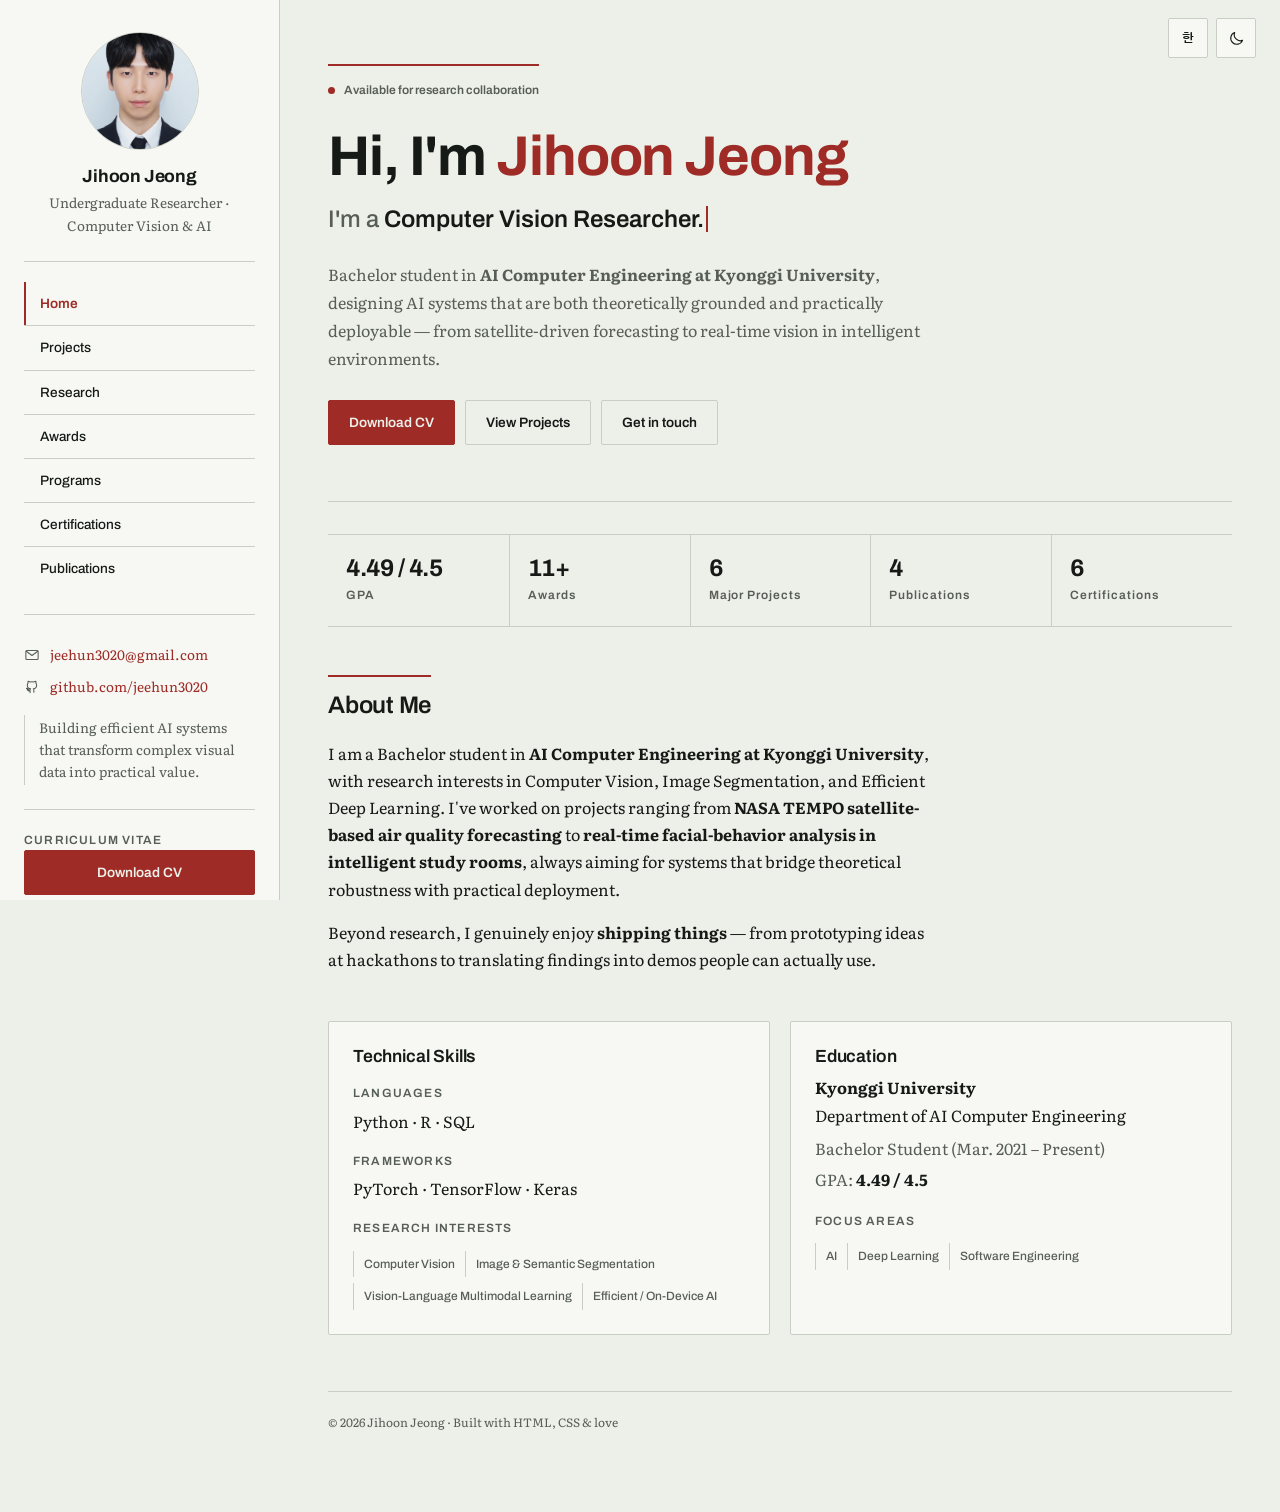
==== commit ec25e968: "Add 2026 KIIT Best Paper (Silver) for the I SEE YOU paper The I SEE YOU system's paper won the silve" ====
--- a/index.html
+++ b/index.html
@@ -106,7 +106,7 @@
           <div class="stat-label" data-ko="학점">GPA</div>
         </div>
         <div class="stat">
-          <div class="stat-value">10+</div>
+          <div class="stat-value">11+</div>
           <div class="stat-label" data-ko="수상">Awards</div>
         </div>
         <div class="stat">
